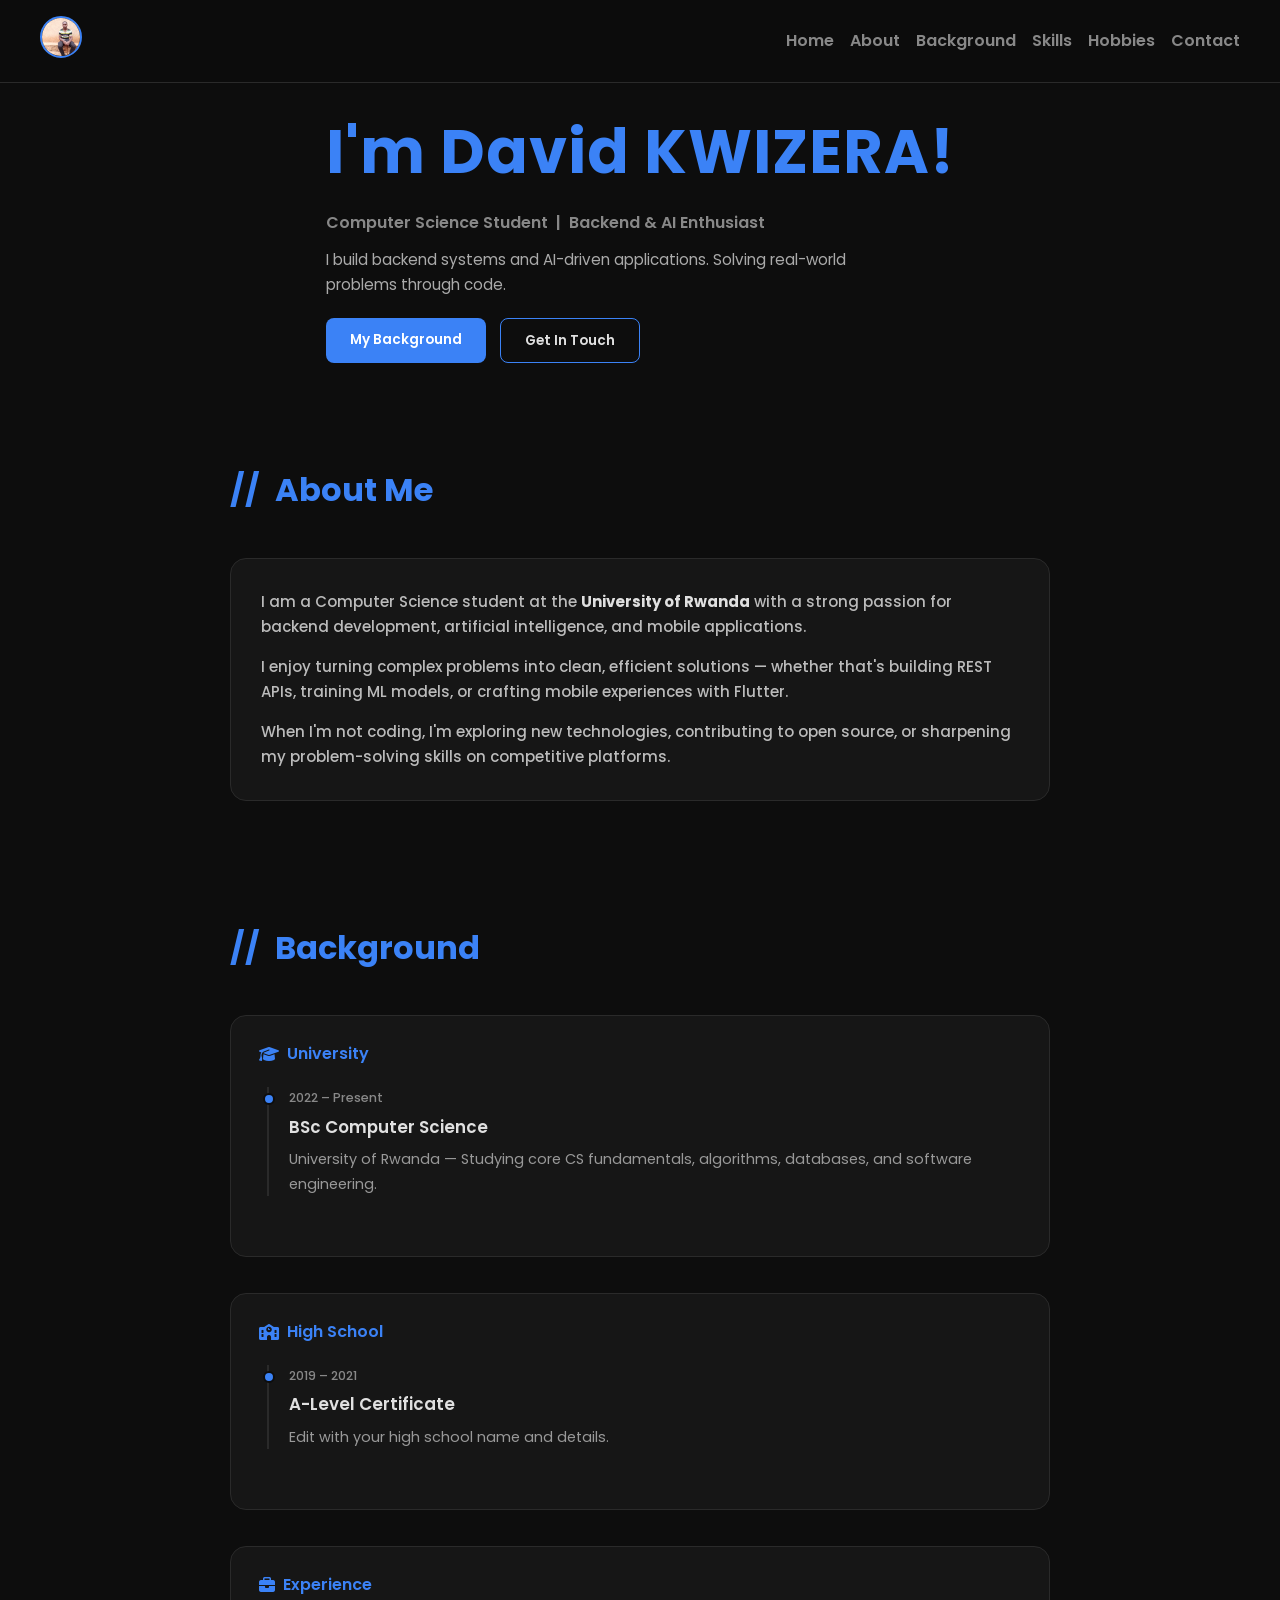
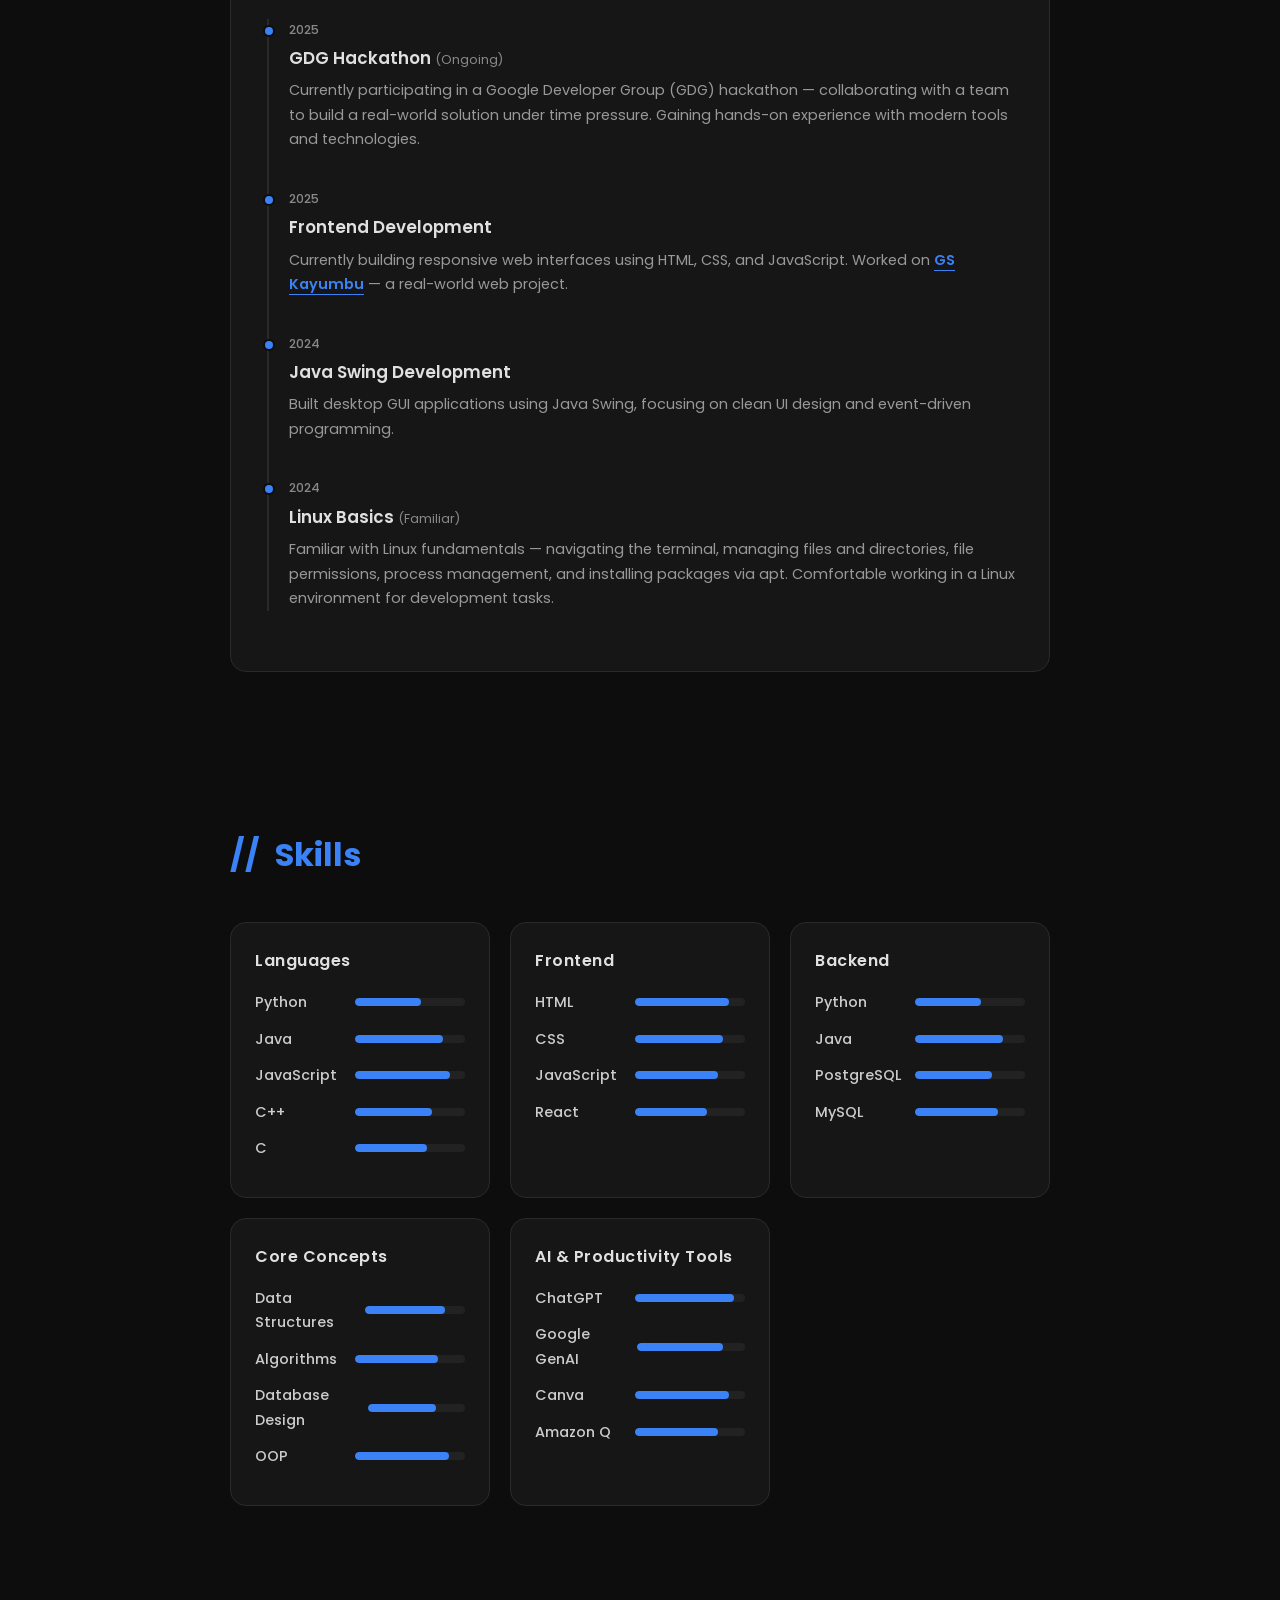
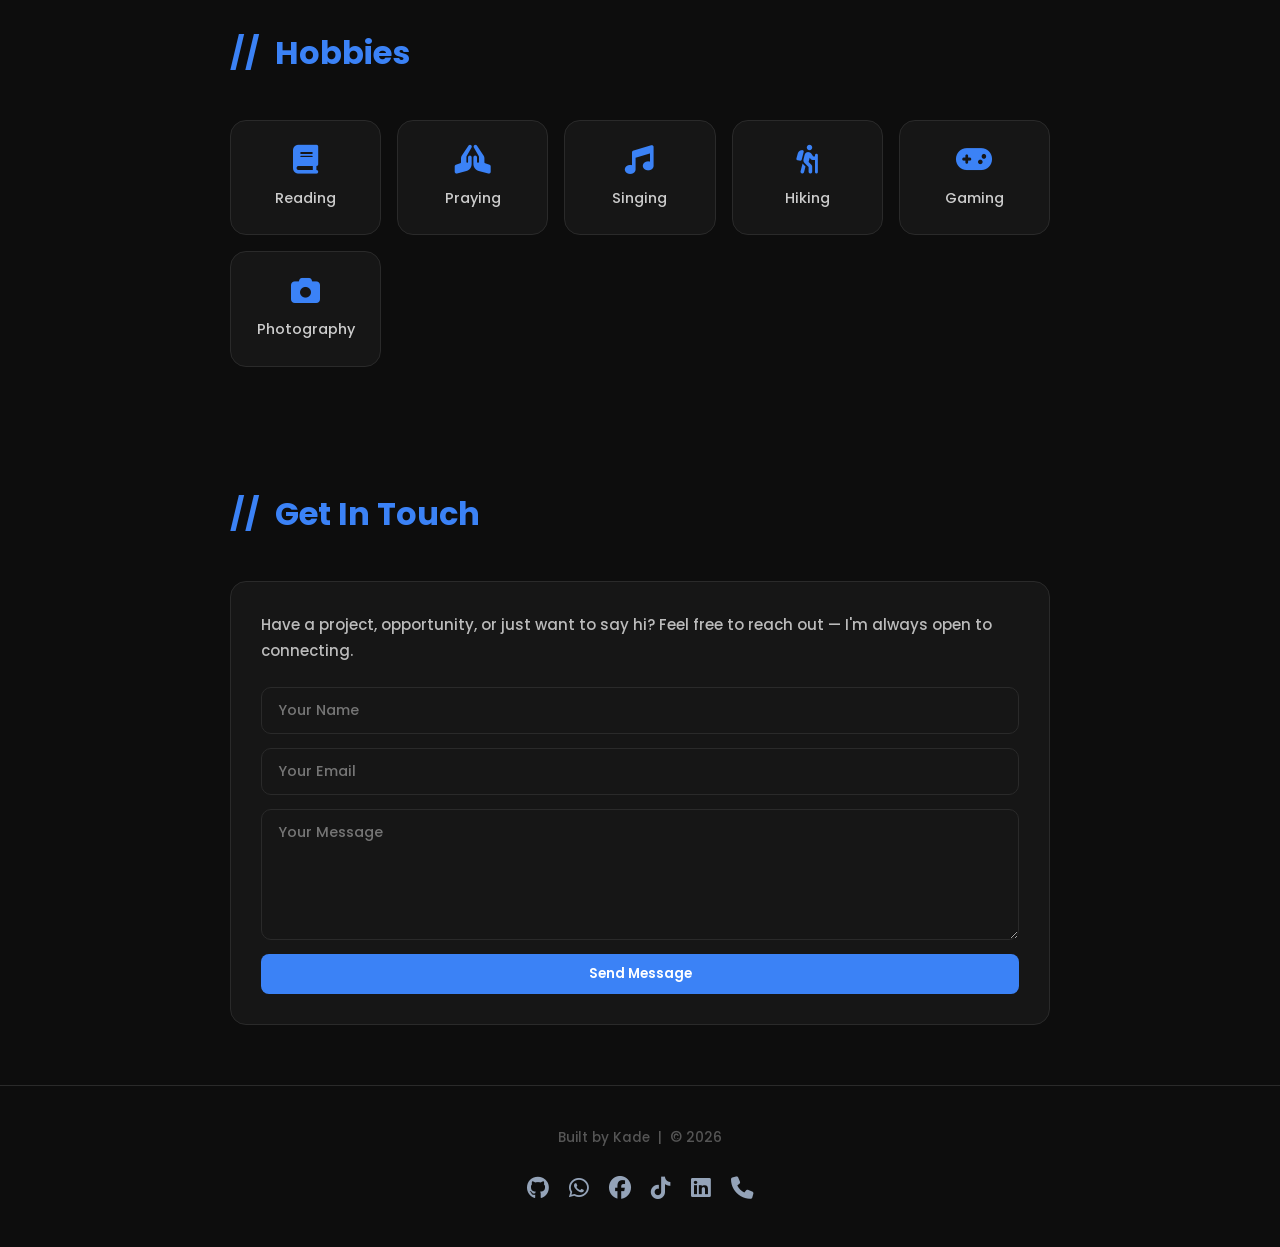
==== index.html @ 3e6ff361 "This is my personal portifolio that will really help and explain who I am really in the Fields Tech" ====
<!DOCTYPE html>
<html lang="en">
<head>
    <meta charset="UTF-8">
    <meta name="viewport" content="width=device-width, initial-scale=1.0">
    <title>Kade | Portfolio</title>
    <link rel="stylesheet" href="style.css">
    <link href="https://fonts.googleapis.com/css2?family=Poppins:wght@300;400;500;600;700&display=swap" rel="stylesheet">
    <link rel="stylesheet" href="https://cdnjs.cloudflare.com/ajax/libs/font-awesome/6.5.0/css/all.min.css">
</head>
<body>

    <!-- NAV -->
    <nav>
        <div class="nav-logo"><img src="profile.jpg" alt="Kade" class="nav-avatar"></div>
        <ul class="nav-links">
            <li><a href="#home">Home</a></li>
            <li><a href="#about">About</a></li>
            <li><a href="#background">Background</a></li>
            <li><a href="#skills">Skills</a></li>
            <li><a href="#hobbies">Hobbies</a></li>
            <li><a href="#contact">Contact</a></li>
        </ul>
        <div class="hamburger" id="hamburger">&#9776;</div>
    </nav>

    <!-- HOME -->
    <section id="home">
        <div class="home-content">
            <h1 class="glitch" data-text="I'm Kade">I'm David KWIZERA!</h1>
            <p class="subtitle">Computer Science Student &nbsp;|&nbsp; Backend &amp; AI Enthusiast</p>
            <p class="intro">I build backend systems and AI-driven applications. Solving real-world problems through code.</p>
            <div class="btn-group">
                <a href="#background" class="btn">My Background</a>
                <a href="#contact" class="btn btn-outline">Get In Touch</a>
            </div>
        </div>
    </section>

    <!-- ABOUT -->
    <section id="about">
        <h2 class="section-title"><span class="prompt">//</span> About Me</h2>
        <div class="card">
            <p>I am a Computer Science student at the <strong>University of Rwanda</strong> with a strong passion for backend development, artificial intelligence, and mobile applications.</p>
            <p>I enjoy turning complex problems into clean, efficient solutions — whether that's building REST APIs, training ML models, or crafting mobile experiences with Flutter.</p>
            <p>When I'm not coding, I'm exploring new technologies, contributing to open source, or sharpening my problem-solving skills on competitive platforms.</p>
        </div>
    </section>

    <!-- BACKGROUND -->
    <section id="background">
        <h2 class="section-title"><span class="prompt">//</span> Background</h2>

        <div class="bg-group">
            <h3 class="bg-group-title"><i class="fas fa-graduation-cap"></i> University</h3>
            <div class="timeline">
                <div class="timeline-item">
                    <div class="timeline-dot"></div>
                    <div class="timeline-content">
                        <span class="timeline-date">2022 – Present</span>
                        <h3>BSc Computer Science</h3>
                        <p>University of Rwanda — Studying core CS fundamentals, algorithms, databases, and software engineering.</p>
                    </div>
                </div>
            </div>
        </div>

        <div class="bg-group">
            <h3 class="bg-group-title"><i class="fas fa-school"></i> High School</h3>
            <div class="timeline">
                <div class="timeline-item">
                    <div class="timeline-dot"></div>
                    <div class="timeline-content">
                        <span class="timeline-date">2019 – 2021</span>
                        <h3>A-Level Certificate</h3>
                        <p>Edit with your high school name and details.</p>
                    </div>
                </div>
            </div>
        </div>

        <div class="bg-group">
            <h3 class="bg-group-title"><i class="fas fa-briefcase"></i> Experience</h3>
            <div class="timeline">
                <div class="timeline-item">
                    <div class="timeline-dot"></div>
                    <div class="timeline-content">
                        <span class="timeline-date">2025</span>
                        <h3>GDG Hackathon <span style="font-size:0.8rem; color:var(--muted); font-weight:400;">(Ongoing)</span></h3>
                        <p>Currently participating in a Google Developer Group (GDG) hackathon — collaborating with a team to build a real-world solution under time pressure. Gaining hands-on experience with modern tools and technologies.</p>
                    </div>
                </div>
                <div class="timeline-item">
                    <div class="timeline-dot"></div>
                    <div class="timeline-content">
                        <span class="timeline-date">2025</span>
                        <h3>Frontend Development</h3>
                        <p>Currently building responsive web interfaces using HTML, CSS, and JavaScript. Worked on <a href="#" class="timeline-link">GS Kayumbu</a> — a real-world web project.</p>
                    </div>
                </div>
                <div class="timeline-item">
                    <div class="timeline-dot"></div>
                    <div class="timeline-content">
                        <span class="timeline-date">2024</span>
                        <h3>Java Swing Development</h3>
                        <p>Built desktop GUI applications using Java Swing, focusing on clean UI design and event-driven programming.</p>
                    </div>
                </div>
                <div class="timeline-item">
                    <div class="timeline-dot"></div>
                    <div class="timeline-content">
                        <span class="timeline-date">2024</span>
                        <h3>Linux Basics <span style="font-size:0.8rem; color:var(--muted); font-weight:400;">(Familiar)</span></h3>
                        <p>Familiar with Linux fundamentals — navigating the terminal, managing files and directories, file permissions, process management, and installing packages via apt. Comfortable working in a Linux environment for development tasks.</p>
                    </div>
                </div>
            </div>
        </div>

    </section>

    <!-- SKILLS -->
    <section id="skills">
        <h2 class="section-title"><span class="prompt">//</span> Skills</h2>
        <div class="skills-grid">

            <div class="skill-card">
                <h3>Languages</h3>
                <ul class="skill-list">
                    <li><span class="skill-name">Python</span><div class="xp-bar"><div class="fill" style="width:60%"></div></div></li>
                    <li><span class="skill-name">Java</span><div class="xp-bar"><div class="fill" style="width:80%"></div></div></li>
                    <li><span class="skill-name">JavaScript</span><div class="xp-bar"><div class="fill" style="width:86%"></div></div></li>
                    <li><span class="skill-name">C++</span><div class="xp-bar"><div class="fill" style="width:70%"></div></div></li>
                    <li><span class="skill-name">C</span><div class="xp-bar"><div class="fill" style="width:65%"></div></div></li>
                </ul>
            </div>

            <div class="skill-card">
                <h3>Frontend</h3>
                <ul class="skill-list">
                    <li><span class="skill-name">HTML</span><div class="xp-bar"><div class="fill" style="width:85%"></div></div></li>
                    <li><span class="skill-name">CSS</span><div class="xp-bar"><div class="fill" style="width:80%"></div></div></li>
                    <li><span class="skill-name">JavaScript</span><div class="xp-bar"><div class="fill" style="width:75%"></div></div></li>
                    <li><span class="skill-name">React</span><div class="xp-bar"><div class="fill" style="width:65%"></div></div></li>
                </ul>
            </div>

            <div class="skill-card">
                <h3>Backend</h3>
                <ul class="skill-list">
                    <li><span class="skill-name">Python</span><div class="xp-bar"><div class="fill" style="width:60%"></div></div></li>
                    <li><span class="skill-name">Java</span><div class="xp-bar"><div class="fill" style="width:80%"></div></div></li>
                    <li><span class="skill-name">PostgreSQL</span><div class="xp-bar"><div class="fill" style="width:70%"></div></div></li>
                    <li><span class="skill-name">MySQL</span><div class="xp-bar"><div class="fill" style="width:75%"></div></div></li>
                </ul>
            </div>

            <div class="skill-card">
                <h3>Core Concepts</h3>
                <ul class="skill-list">
                    <li><span class="skill-name">Data Structures</span><div class="xp-bar"><div class="fill" style="width:80%"></div></div></li>
                    <li><span class="skill-name">Algorithms</span><div class="xp-bar"><div class="fill" style="width:75%"></div></div></li>
                    <li><span class="skill-name">Database Design</span><div class="xp-bar"><div class="fill" style="width:70%"></div></div></li>
                    <li><span class="skill-name">OOP</span><div class="xp-bar"><div class="fill" style="width:85%"></div></div></li>
                </ul>
            </div>

            <div class="skill-card">
                <h3>AI & Productivity Tools</h3>
                <ul class="skill-list">
                    <li><span class="skill-name">ChatGPT</span><div class="xp-bar"><div class="fill" style="width:90%"></div></div></li>
                    <li><span class="skill-name">Google GenAI</span><div class="xp-bar"><div class="fill" style="width:80%"></div></div></li>
                    <li><span class="skill-name">Canva</span><div class="xp-bar"><div class="fill" style="width:85%"></div></div></li>
                    <li><span class="skill-name">Amazon Q</span><div class="xp-bar"><div class="fill" style="width:75%"></div></div></li>
                </ul>
            </div>

        </div>
    </section>
    <section id="hobbies">
        <h2 class="section-title"><span class="prompt">//</span> Hobbies</h2>
        <div class="hobbies-grid">
            <div class="hobby-card">
                <i class="fas fa-book"></i>
                <span>Reading</span>
            </div>
            <div class="hobby-card">
                <i class="fas fa-hands-praying"></i>
                <span>Praying</span>
            </div>
            <div class="hobby-card">
                <i class="fas fa-music"></i>
                <span>Singing</span>
            </div>
            <div class="hobby-card">
                <i class="fas fa-person-hiking"></i>
                <span>Hiking</span>
            </div>
            <div class="hobby-card">
                <i class="fas fa-gamepad"></i>
                <span>Gaming</span>
            </div>
            <div class="hobby-card">
                <i class="fas fa-camera"></i>
                <span>Photography</span>
            </div>
        </div>
    </section>

    <!-- CONTACT -->
    <section id="contact">
        <h2 class="section-title"><span class="prompt">//</span> Get In Touch</h2>
        <div class="card contact-card">
            <p>Have a project, opportunity, or just want to say hi? Feel free to reach out — I'm always open to connecting.</p>
            <form class="contact-form">
                <input type="text" placeholder="Your Name" required />
                <input type="email" placeholder="Your Email" required />
                <textarea rows="5" placeholder="Your Message" required></textarea>
                <button type="submit" class="btn">Send Message</button>
            </form>
        </div>
    </section>

    <!-- FOOTER -->
    <footer>
        <p class="footer-text">Built by Kade &nbsp;|&nbsp; <span class="green">© 2026</span></p>
        <div class="social-links">
            <a href="https://github.com/" target="_blank" title="GitHub"><i class="fab fa-github"></i></a>
            <a href="https://wa.me/your-number" target="_blank" title="WhatsApp"><i class="fab fa-whatsapp"></i></a>
            <a href="https://facebook.com/" target="_blank" title="Facebook"><i class="fab fa-facebook"></i></a>
            <a href="https://tiktok.com/" target="_blank" title="TikTok"><i class="fab fa-tiktok"></i></a>
            <a href="https://linkedin.com/" target="_blank" title="LinkedIn"><i class="fab fa-linkedin"></i></a>
            <a href="tel:+your-number" title="Call Me"><i class="fas fa-phone"></i></a>
        </div>
    </footer>

    <script src="script.js"></script>
</body>
</html>
---- style.css ----
:root {
    --bg: #0d0d0d;
    --accent: #3b82f6;
    --accent-dim: #2a2a2a;
    --white: #e0e0e0;
    --muted: #888;
    --card-bg: #161616;
    --font: 'Poppins', sans-serif;
}

* { margin: 0; padding: 0; box-sizing: border-box; }

html { scroll-behavior: smooth; }

body {
    background: var(--bg);
    color: var(--white);
    font-family: var(--font);
    font-size: 15px;
    font-weight: 500;
    line-height: 1.7;
}

/* ── NAV ── */
nav {
    position: fixed;
    top: 0; left: 0; right: 0;
    display: flex;
    align-items: center;
    justify-content: space-between;
    padding: 16px 40px;
    background: rgba(13,13,13,0.95);
    border-bottom: 1px solid var(--accent-dim);
    z-index: 100;
}

.nav-avatar {
    width: 42px;
    height: 42px;
    border-radius: 50%;
    object-fit: cover;
    border: 2px solid var(--accent);
}

.nav-links {
    list-style: none;
    display: flex;
    gap: 16px;
}

.nav-links a {
    color: var(--muted);
    text-decoration: none;
    font-family: 'Poppins', sans-serif;
    font-size: 1rem;
    font-weight: 600;
    transition: color 0.2s;
}

.nav-links a:hover { color: var(--accent); }

.hamburger {
    display: none;
    font-size: 1.5rem;
    cursor: pointer;
    color: var(--white);
}

/* ── SECTIONS ── */
section {
    padding: 60px 40px;
    max-width: 900px;
    margin: 0 auto;
}

.section-title {
    font-size: 2rem;
    font-weight: 700;
    color: var(--accent);
    margin-bottom: 40px;
}

.section-title .prompt { color: var(--accent); margin-right: 8px; }

/* ── HOME ── */
#home {
    display: flex;
    align-items: center;
    justify-content: center;
    text-align: left;
    padding: 100px 40px 40px;
}

.greeting {
    color: var(--muted);
    font-size: 1rem;
    font-weight: 400;
    margin-bottom: 10px;
}

.glitch {
    font-size: 3.8rem;
    font-weight: 700;
    color: var(--accent);
    letter-spacing: 1px;
    margin-bottom: 6px;
}

.subtitle {
    color: var(--muted);
    font-size: 1rem;
    font-weight: 600;
    margin-bottom: 10px;
}

.intro {
    color: #aaa;
    font-size: 0.95rem;
    font-weight: 400;
    max-width: 520px;
    margin-bottom: 20px;
}

.btn-group { display: flex; gap: 14px; flex-wrap: wrap; }

.btn {
    padding: 10px 24px;
    background: var(--accent);
    color: #fff;
    font-family: var(--font);
    font-weight: 600;
    font-size: 0.85rem;
    text-decoration: none;
    border: none;
    border-radius: 8px;
    cursor: pointer;
    transition: 0.2s;
}

.btn:hover { background: #4f46e5; transform: translateY(-2px); }

.btn-outline {
    background: transparent;
    color: var(--white);
    border: 1px solid var(--accent);
    border-radius: 8px;
}

.btn-outline:hover { border-color: var(--accent); color: var(--accent); }

/* ── CARD ── */
.card {
    background: var(--card-bg);
    border: 1px solid var(--accent-dim);
    padding: 30px;
    border-radius: 16px;
}

.card p { color: #bbb; font-weight: 500; margin-bottom: 14px; }
.card p:last-child { margin-bottom: 0; }
.card strong { color: var(--white); }

/* ── BACKGROUND GROUPS ── */
.bg-group {
    margin-bottom: 36px;
    background: var(--card-bg);
    border: 1px solid var(--accent-dim);
    border-radius: 16px;
    padding: 24px 28px;
}

.bg-group-title {
    font-size: 1rem;
    font-weight: 600;
    color: var(--accent);
    margin-bottom: 20px;
    display: flex;
    align-items: center;
    gap: 8px;
}

/* ── TIMELINE ── */
.timeline { position: relative; padding-left: 30px; }

.timeline::before {
    content: '';
    position: absolute;
    left: 8px; top: 0; bottom: 0;
    width: 2px;
    background: var(--accent-dim);
}

.timeline-item {
    position: relative;
    margin-bottom: 36px;
}

.timeline-dot {
    position: absolute;
    left: -26px;
    top: 6px;
    width: 12px;
    height: 12px;
    border-radius: 50%;
    background: var(--accent);
    border: 2px solid var(--bg);
}

.timeline-date {
    font-size: 0.78rem;
    color: var(--muted);
    display: block;
    margin-bottom: 4px;
}

.timeline-content h3 {
    color: var(--white);
    font-size: 1.05rem;
    font-weight: 600;
    margin-bottom: 6px;
}

.timeline-content p { color: #999; font-size: 0.9rem; font-weight: 400; }

.timeline-link {
    color: var(--accent);
    font-weight: 600;
    text-decoration: none;
    border-bottom: 1px solid var(--accent);
    transition: opacity 0.2s;
}

.timeline-link:hover { opacity: 0.7; }


.skills-grid {
    display: grid;
    grid-template-columns: repeat(auto-fit, minmax(240px, 1fr));
    gap: 20px;
}

.skill-card {
    background: var(--card-bg);
    border: 1px solid var(--accent-dim);
    padding: 24px;
    border-radius: 16px;
    transition: border-color 0.2s, transform 0.2s;
}

.skill-card:hover {
    border-color: var(--accent);
    transform: translateY(-4px);
}

.skill-card h3 {
    color: var(--white);
    font-size: 1rem;
    font-weight: 600;
    margin-bottom: 16px;
    letter-spacing: 0.5px;
}

.skill-list { list-style: none; }

.skill-list li {
    display: flex;
    align-items: center;
    justify-content: space-between;
    margin-bottom: 12px;
    font-size: 0.9rem;
    font-weight: 500;
    color: #ccc;
}

.xp-bar {
    width: 110px;
    height: 8px;
    background: #222;
    border-radius: 4px;
    overflow: hidden;
}

.fill {
    height: 100%;
    background: var(--accent);
    border-radius: 4px;
}

.tags { display: flex; flex-wrap: wrap; gap: 8px; }

.tag {
    border: 1px solid var(--accent-dim);
    color: #ccc;
    padding: 4px 12px;
    font-size: 0.8rem;
    font-weight: 500;
    border-radius: 20px;
    transition: border-color 0.2s, color 0.2s;
}

.tag:hover { border-color: var(--accent); color: var(--accent); }

/* ── HOBBIES ── */
.hobbies-grid {
    display: grid;
    grid-template-columns: repeat(auto-fit, minmax(130px, 1fr));
    gap: 16px;
}

.hobby-card {
    background: var(--card-bg);
    border: 1px solid var(--accent-dim);
    border-radius: 16px;
    padding: 24px 16px;
    display: flex;
    flex-direction: column;
    align-items: center;
    gap: 12px;
    font-size: 0.9rem;
    font-weight: 500;
    color: #ccc;
    transition: border-color 0.2s, transform 0.2s;
}

.hobby-card i {
    font-size: 1.8rem;
    color: var(--accent);
}

.hobby-card:hover {
    border-color: var(--accent);
    transform: translateY(-4px);
}

/* ── CONTACT ── */
.contact-card p { margin-bottom: 24px; }

.contact-form {
    display: flex;
    flex-direction: column;
    gap: 14px;
}

.contact-form input,
.contact-form textarea {
    background: var(--card-bg);
    border: 1px solid var(--accent-dim);
    color: var(--white);
    font-family: 'Poppins', sans-serif;
    font-size: 0.9rem;
    font-weight: 500;
    padding: 12px 16px;
    outline: none;
    resize: vertical;
    border-radius: 10px;
    transition: border-color 0.2s;
}

.contact-form input:focus,
.contact-form textarea:focus {
    border-color: var(--accent);
}

/* ── FOOTER ── */
footer {
    text-align: center;
    padding: 40px 20px;
    border-top: 1px solid var(--accent-dim);
}

.footer-text {
    color: #555;
    font-size: 0.85rem;
    font-weight: 500;
    margin-bottom: 20px;
}

.social-links {
    display: flex;
    justify-content: center;
    gap: 20px;
    flex-wrap: wrap;
}

.social-links a {
    color: #94a3b8;
    font-size: 1.4rem;
    transition: color 0.2s, transform 0.2s;
    text-decoration: none;
}

.social-links a:hover {
    color: var(--accent);
    transform: translateY(-3px);
}

/* ── RESPONSIVE ── */
@media (max-width: 600px) {
    nav { padding: 14px 20px; }
    .nav-links { display: none; flex-direction: column; gap: 16px; }
    .nav-links.open { display: flex; position: absolute; top: 60px; left: 0; right: 0; background: #0d0d0d; padding: 20px; border-bottom: 1px solid var(--accent-dim); }
    .hamburger { display: block; }
    section { padding: 40px 20px; }
    .glitch { font-size: 2.4rem; }
}
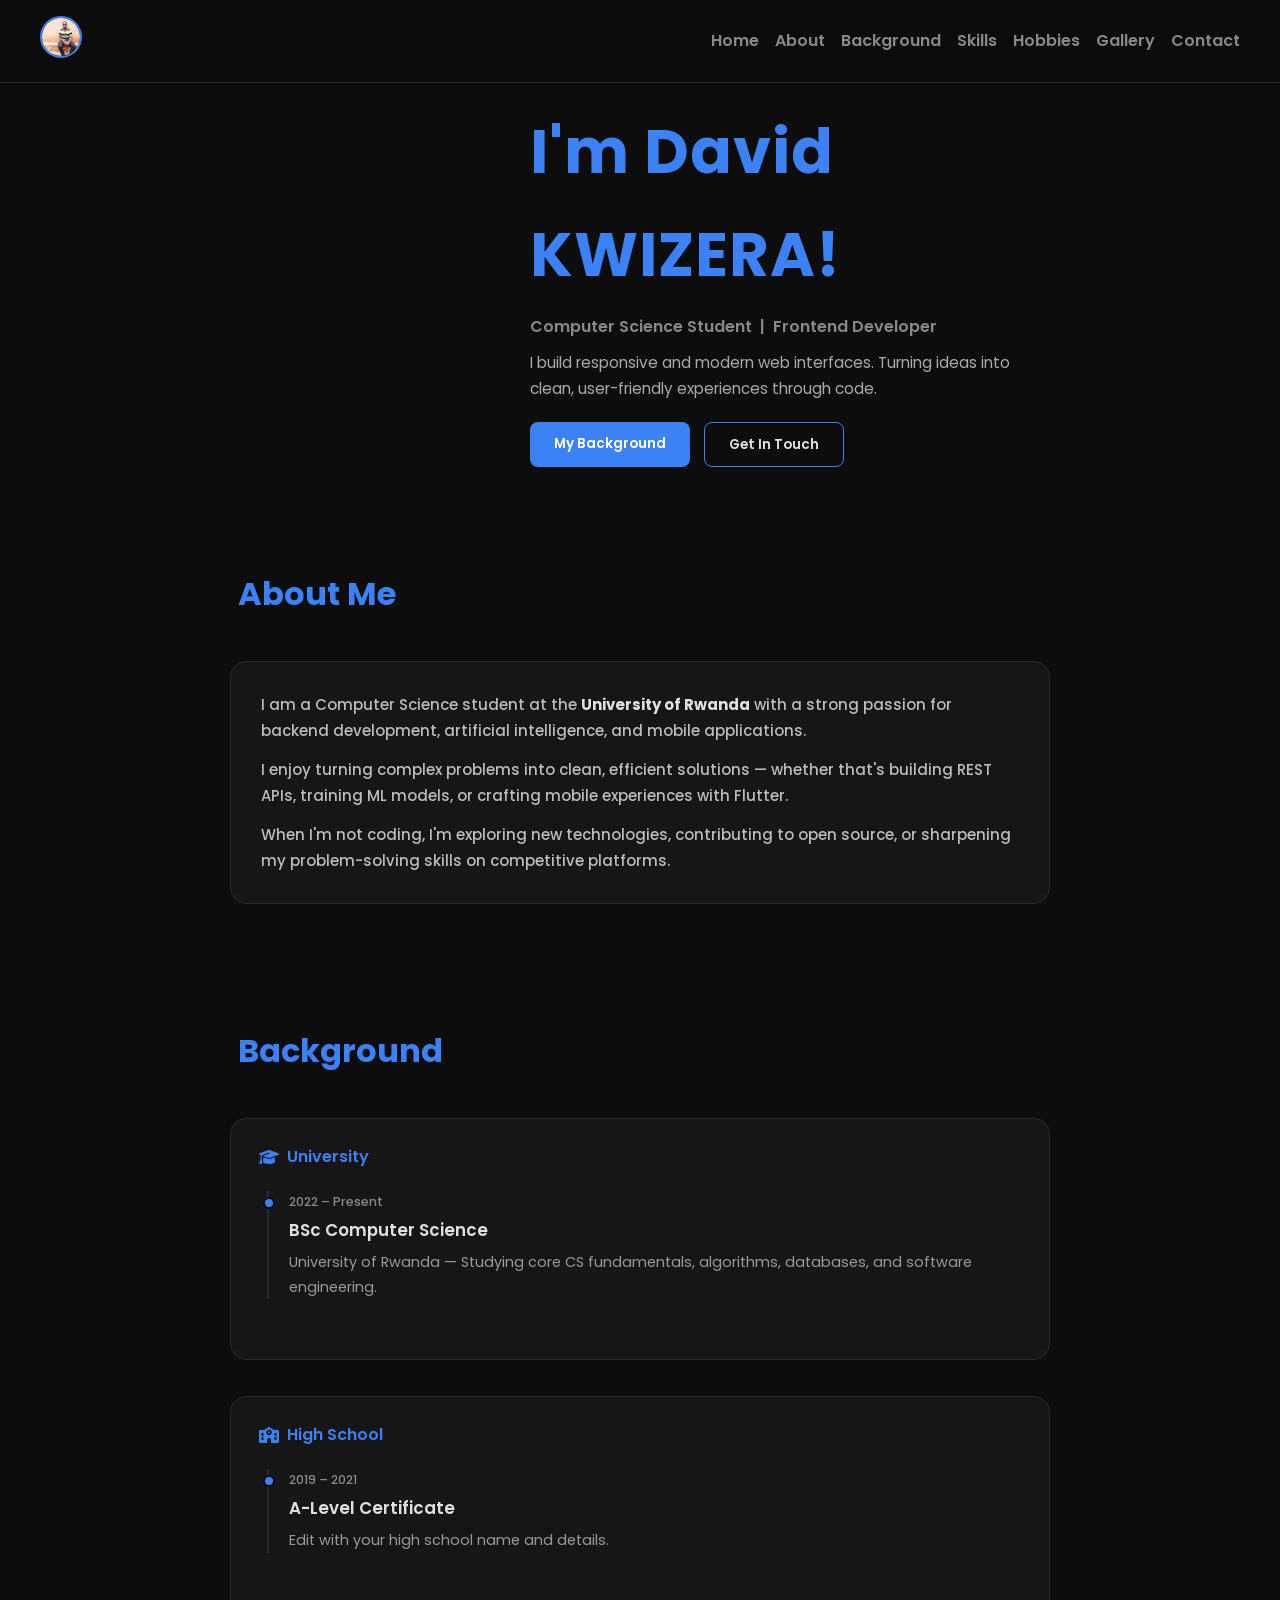
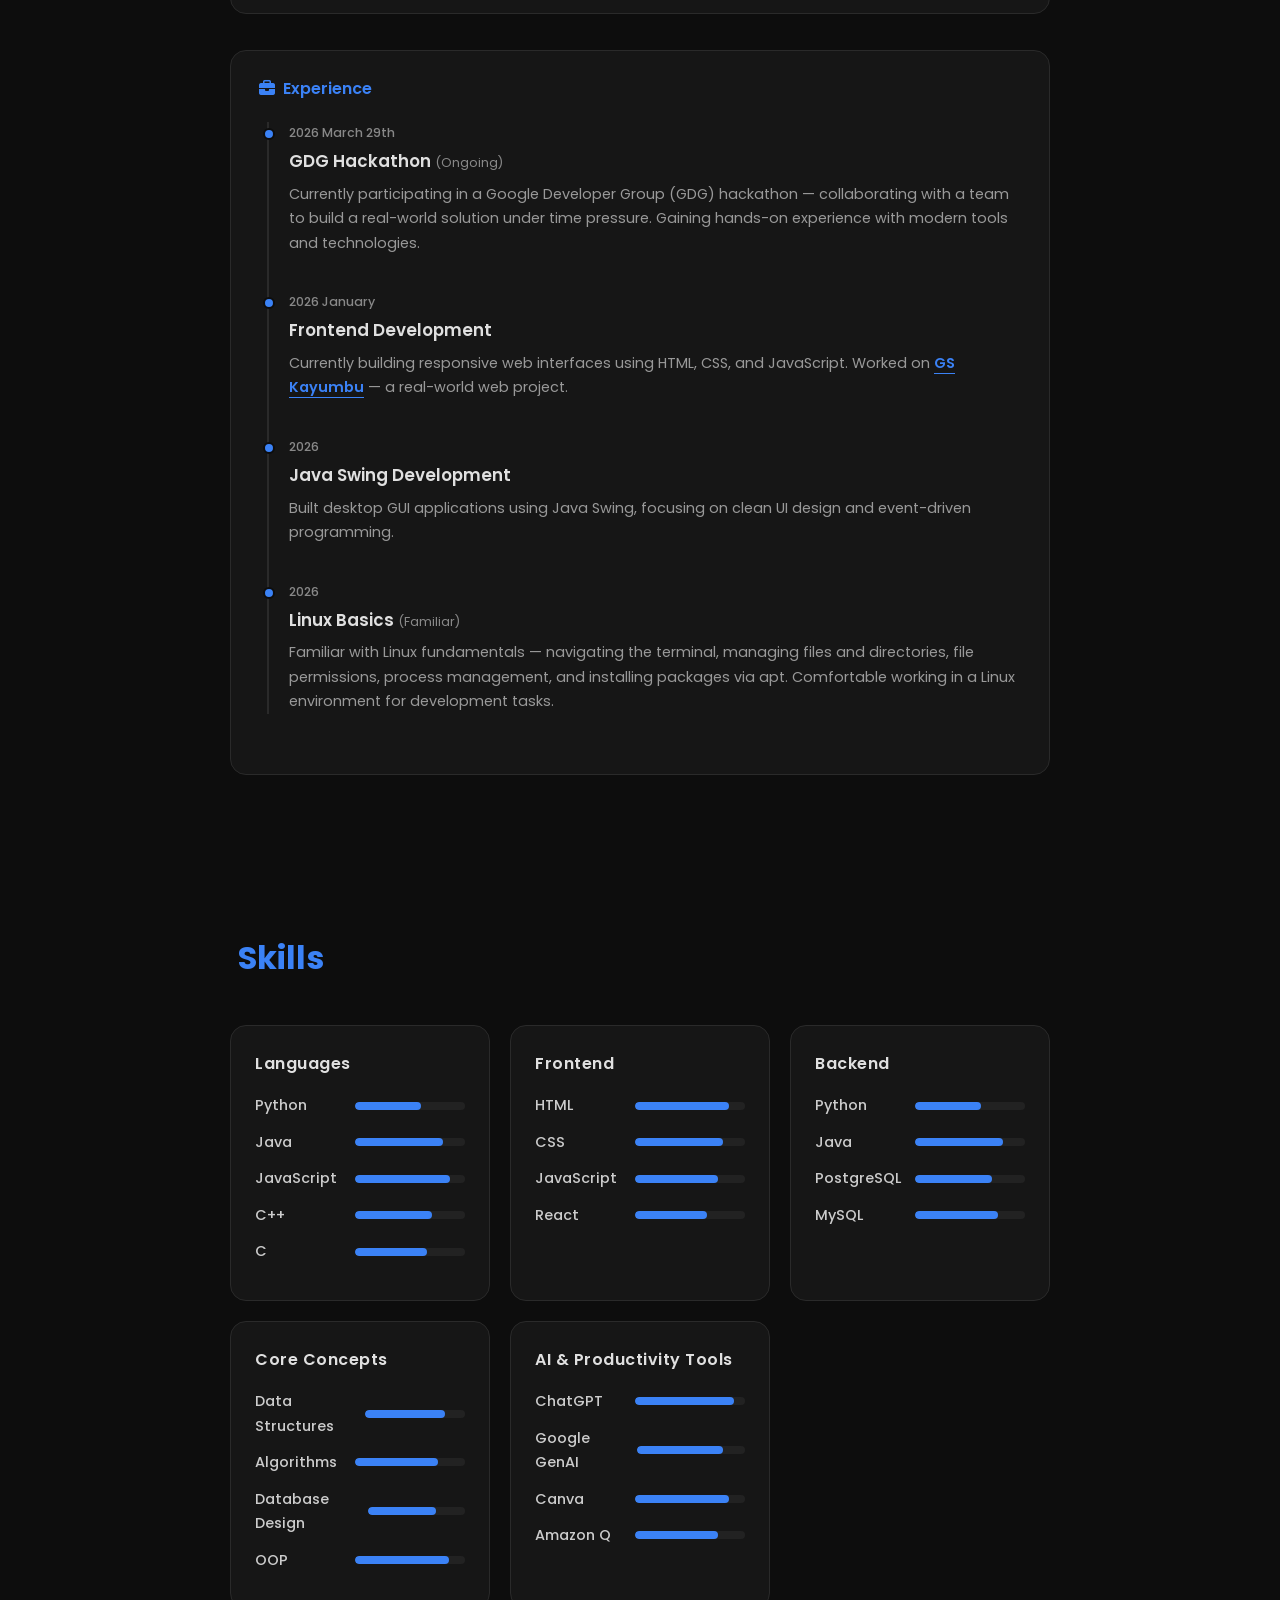
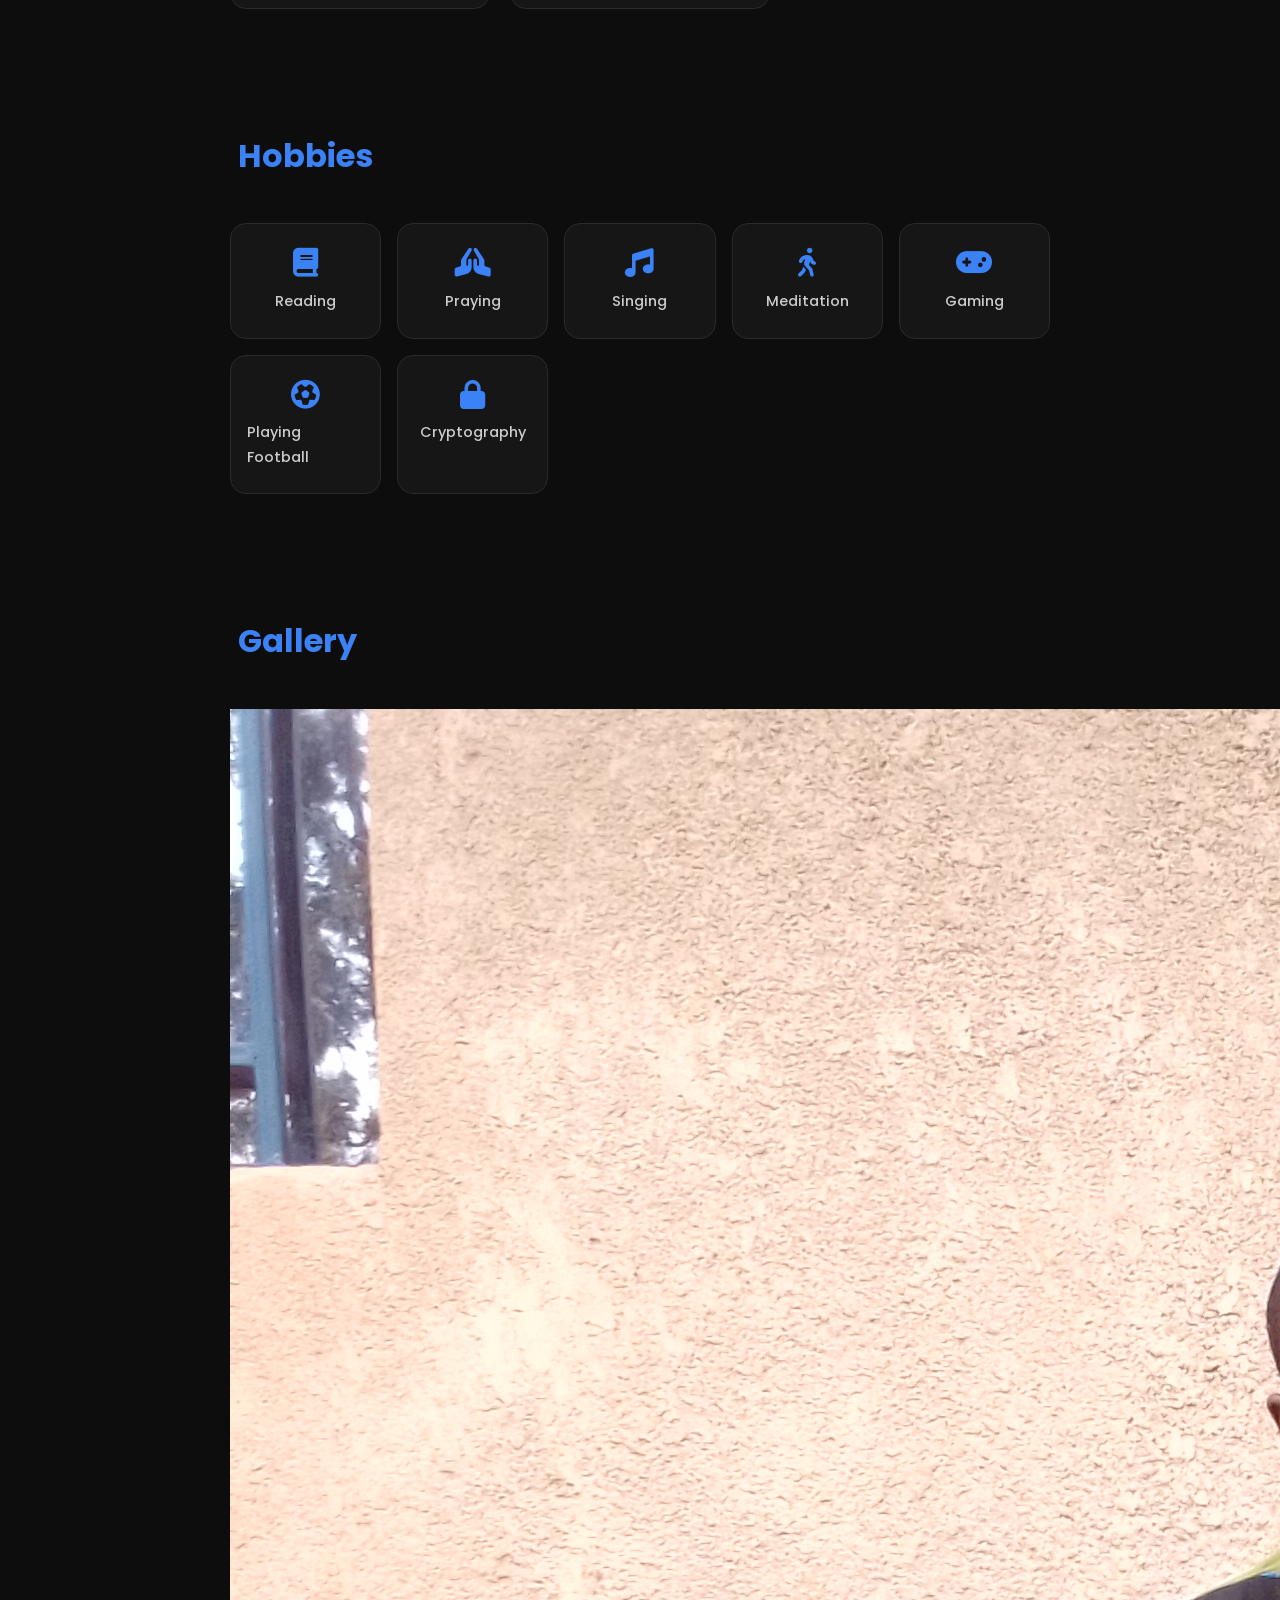
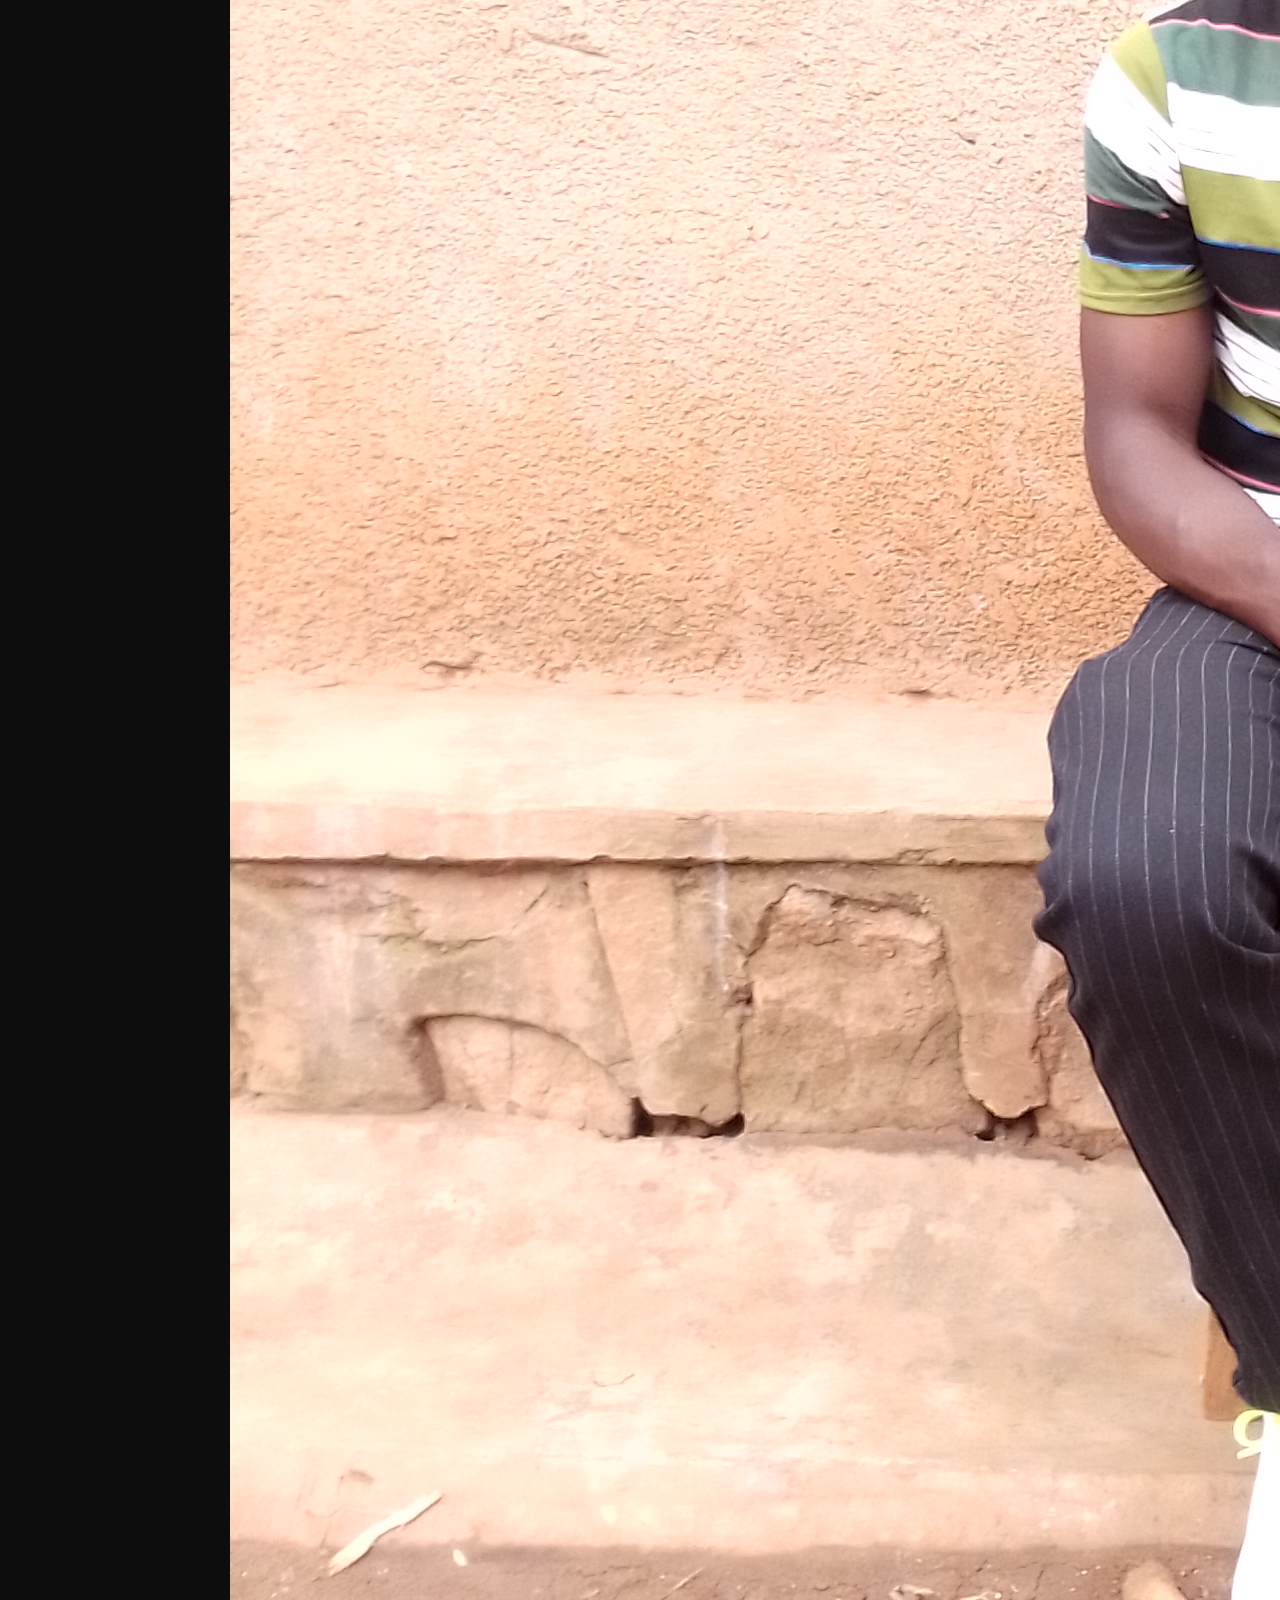
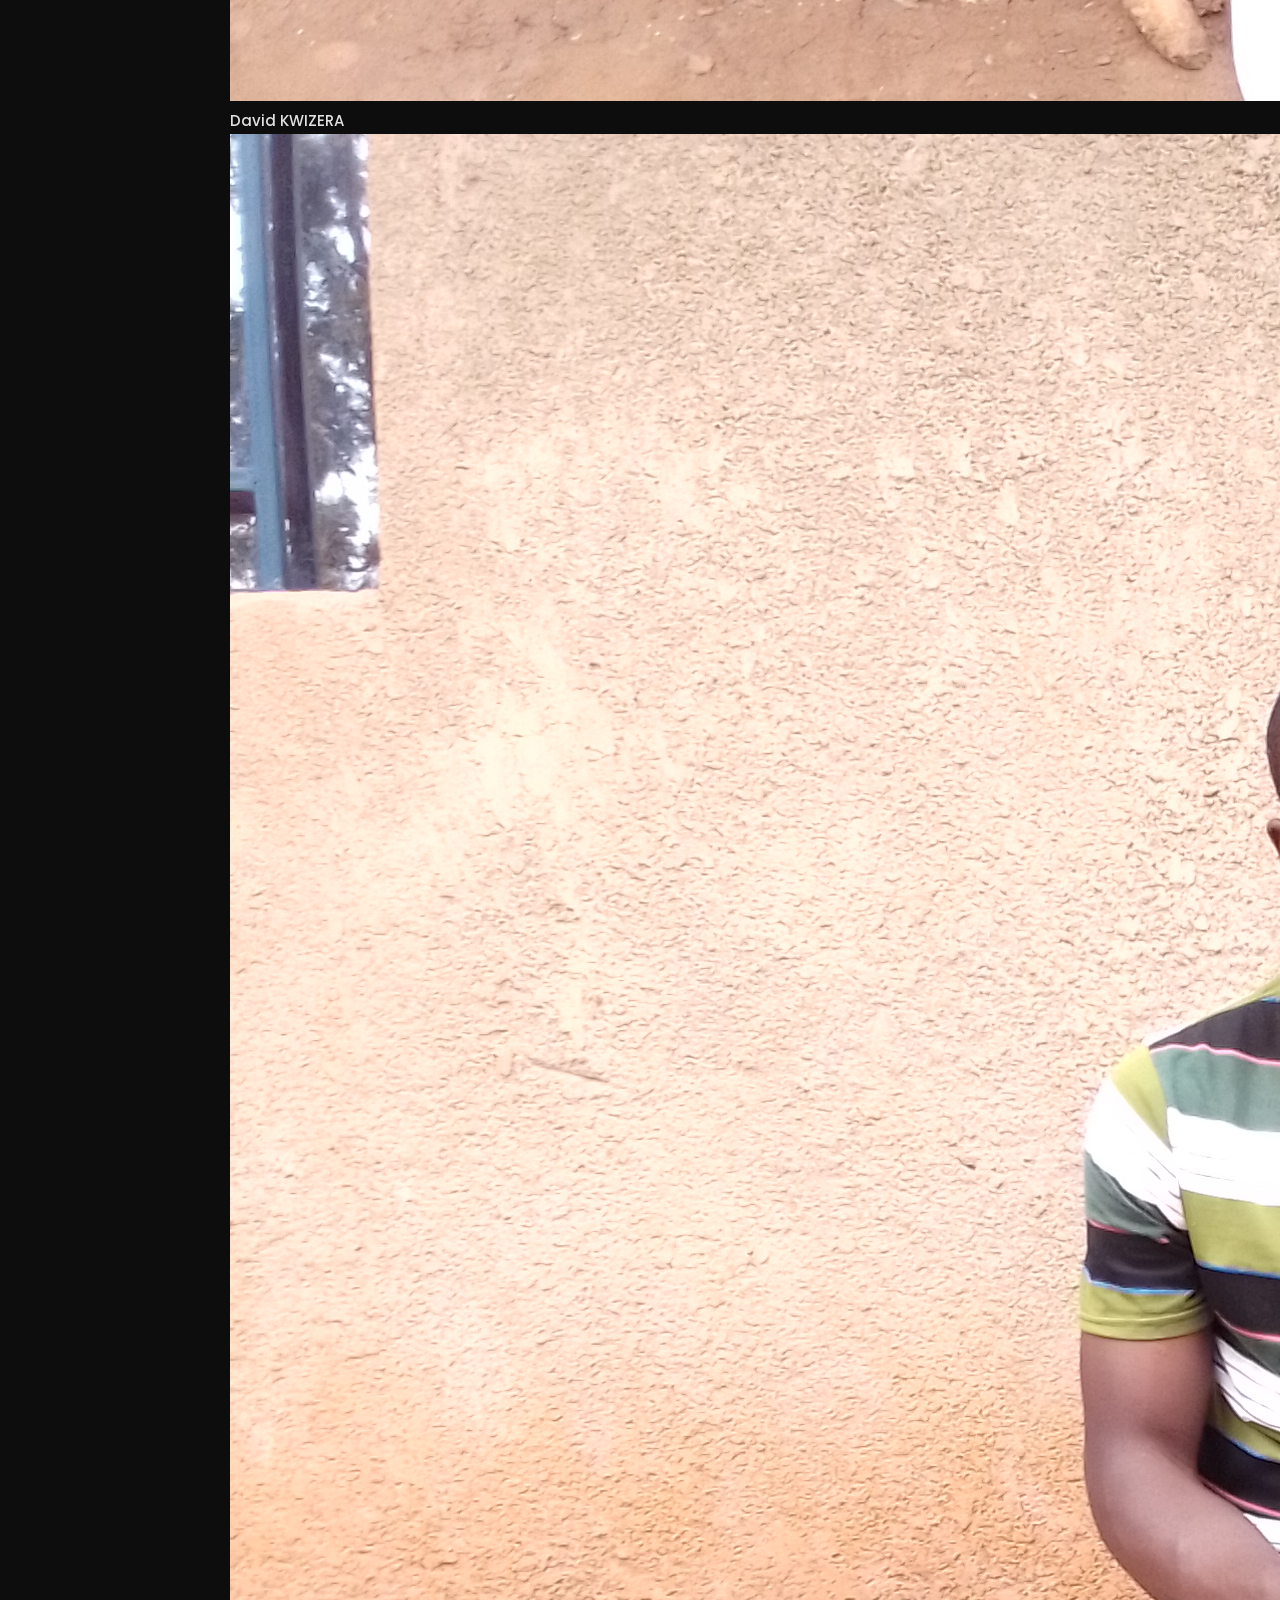
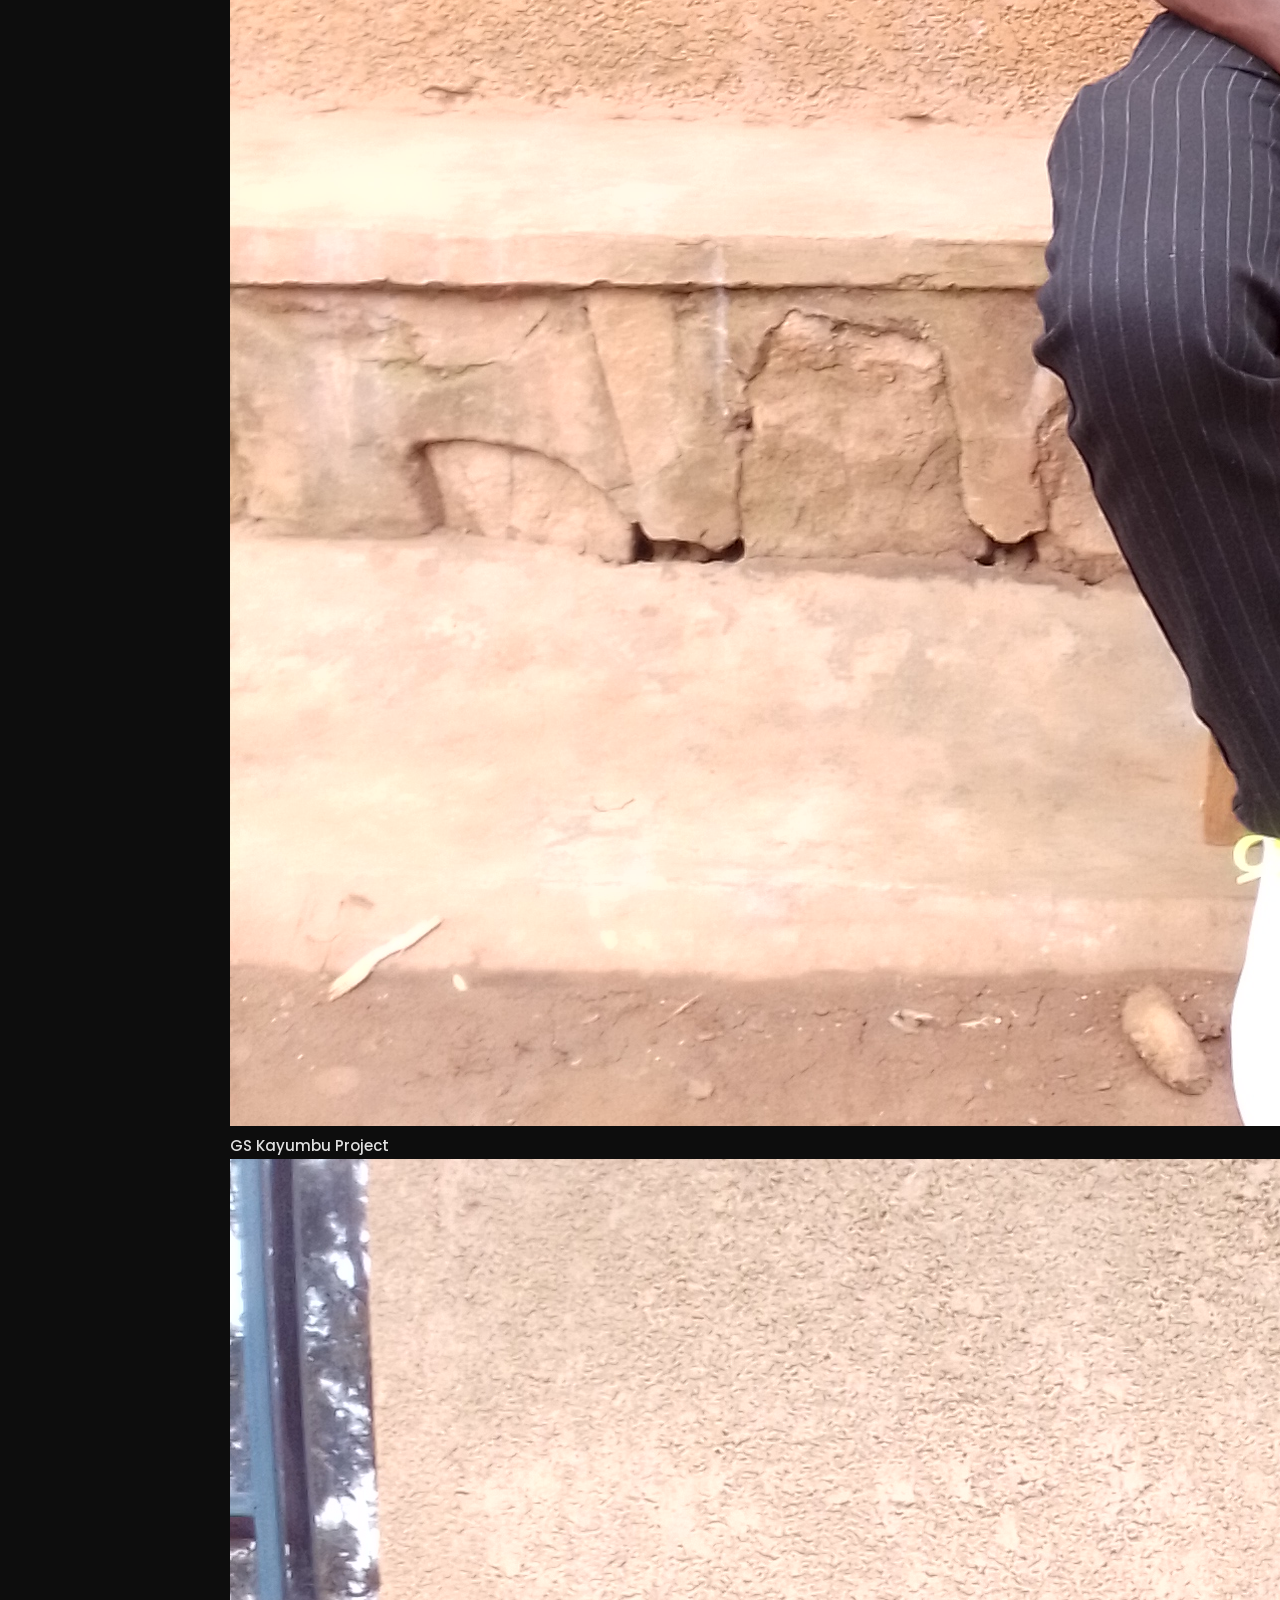
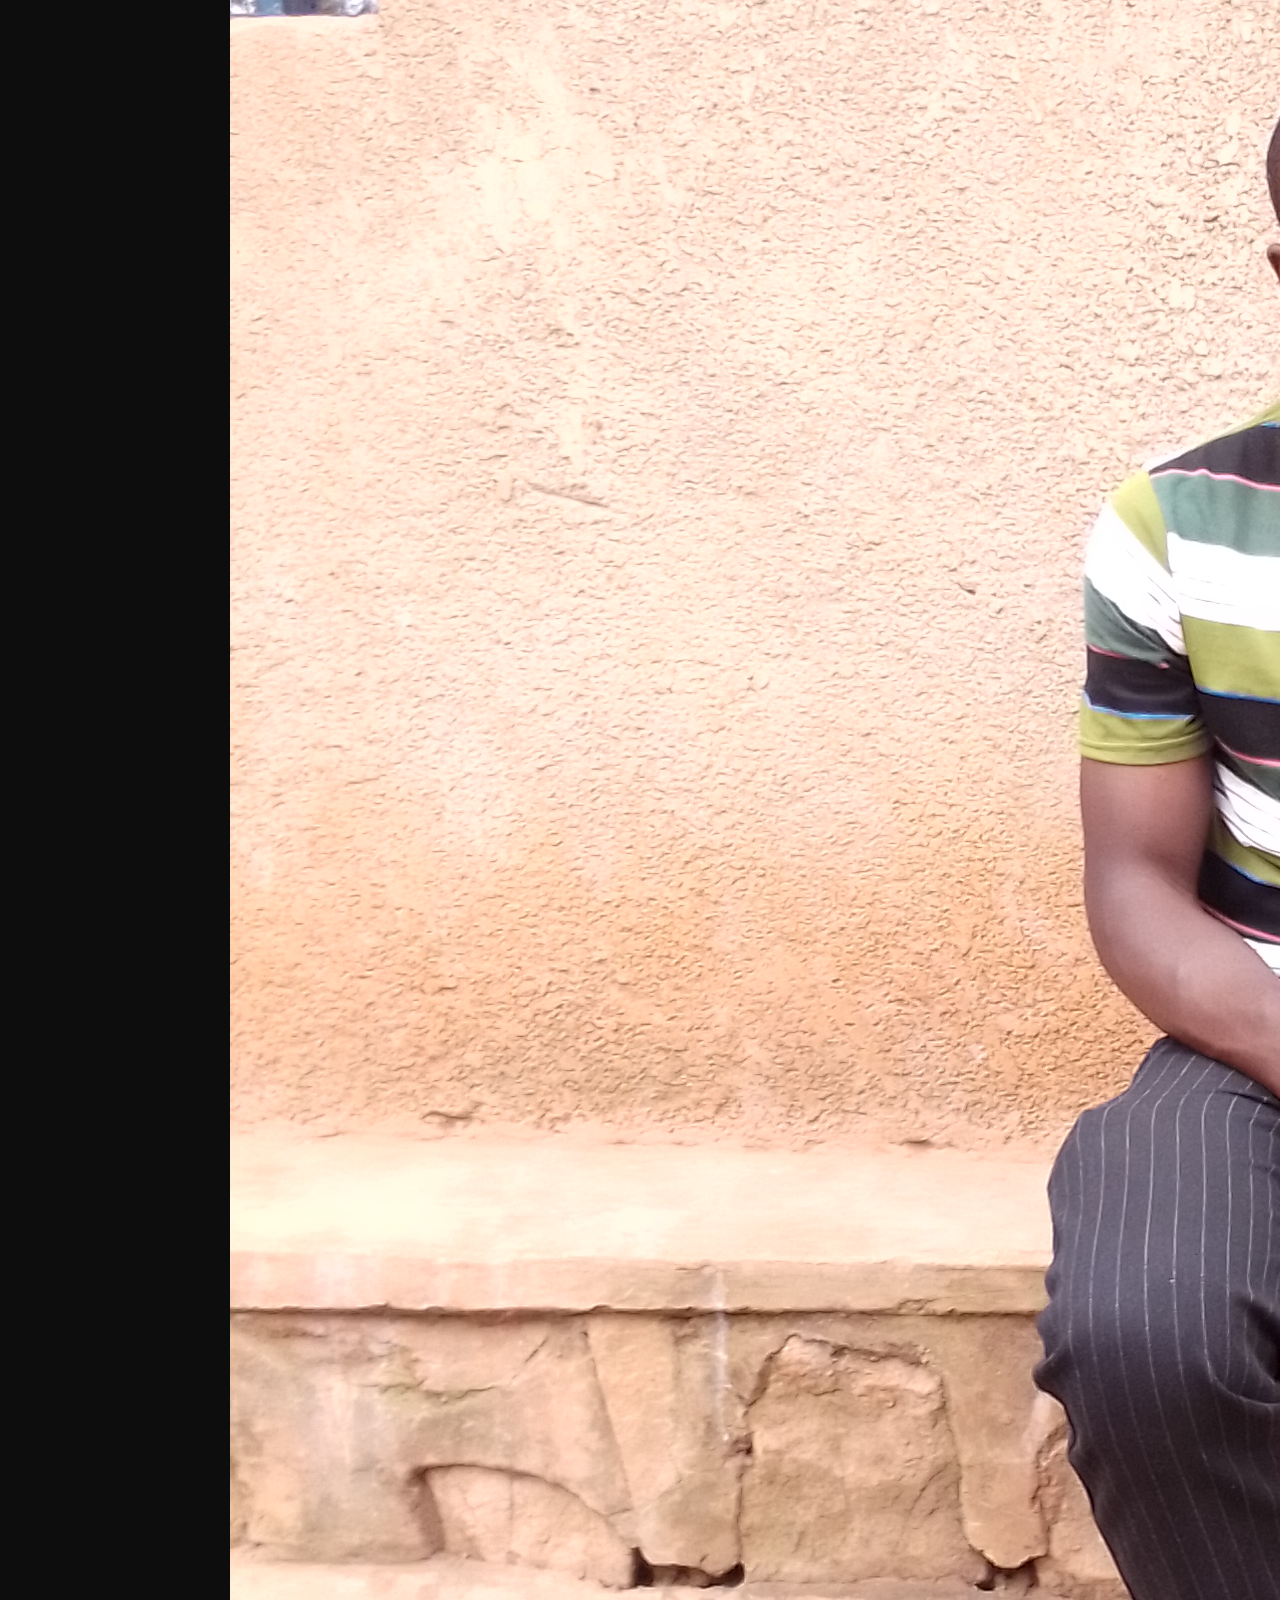
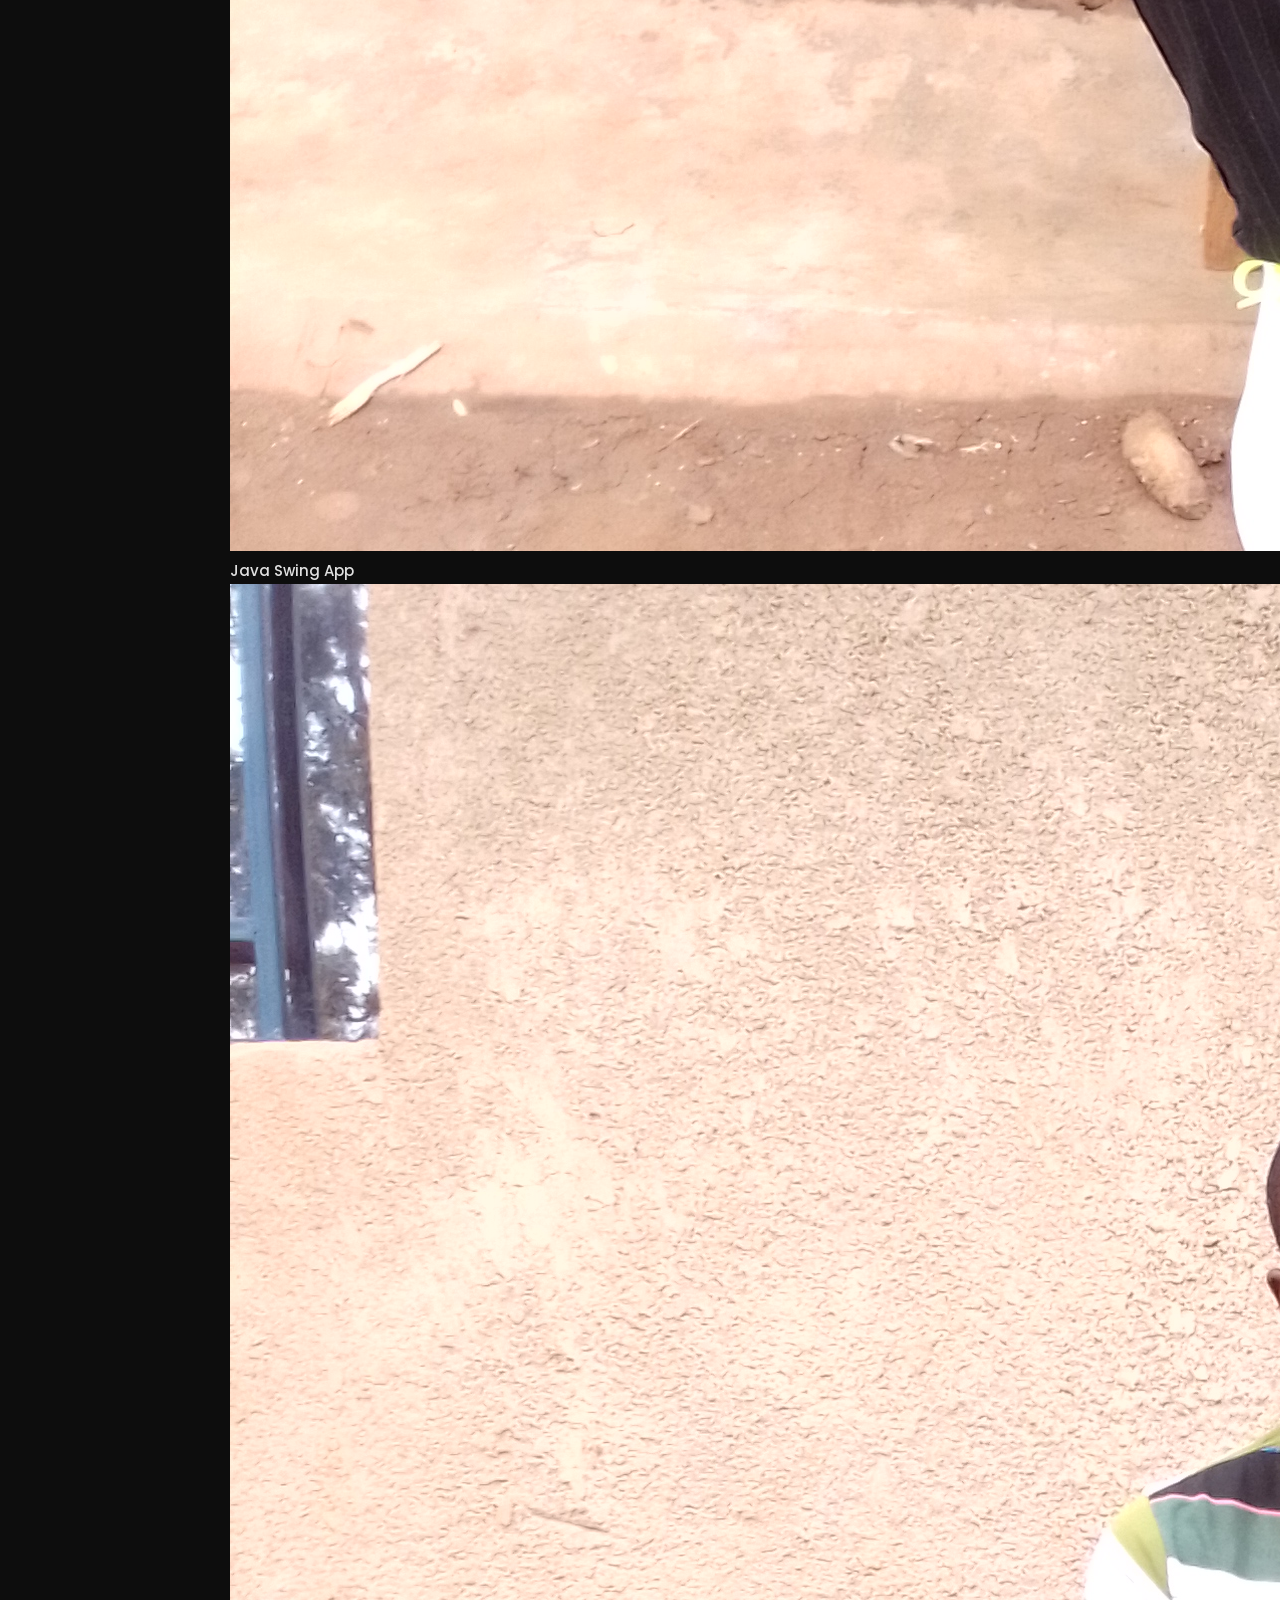
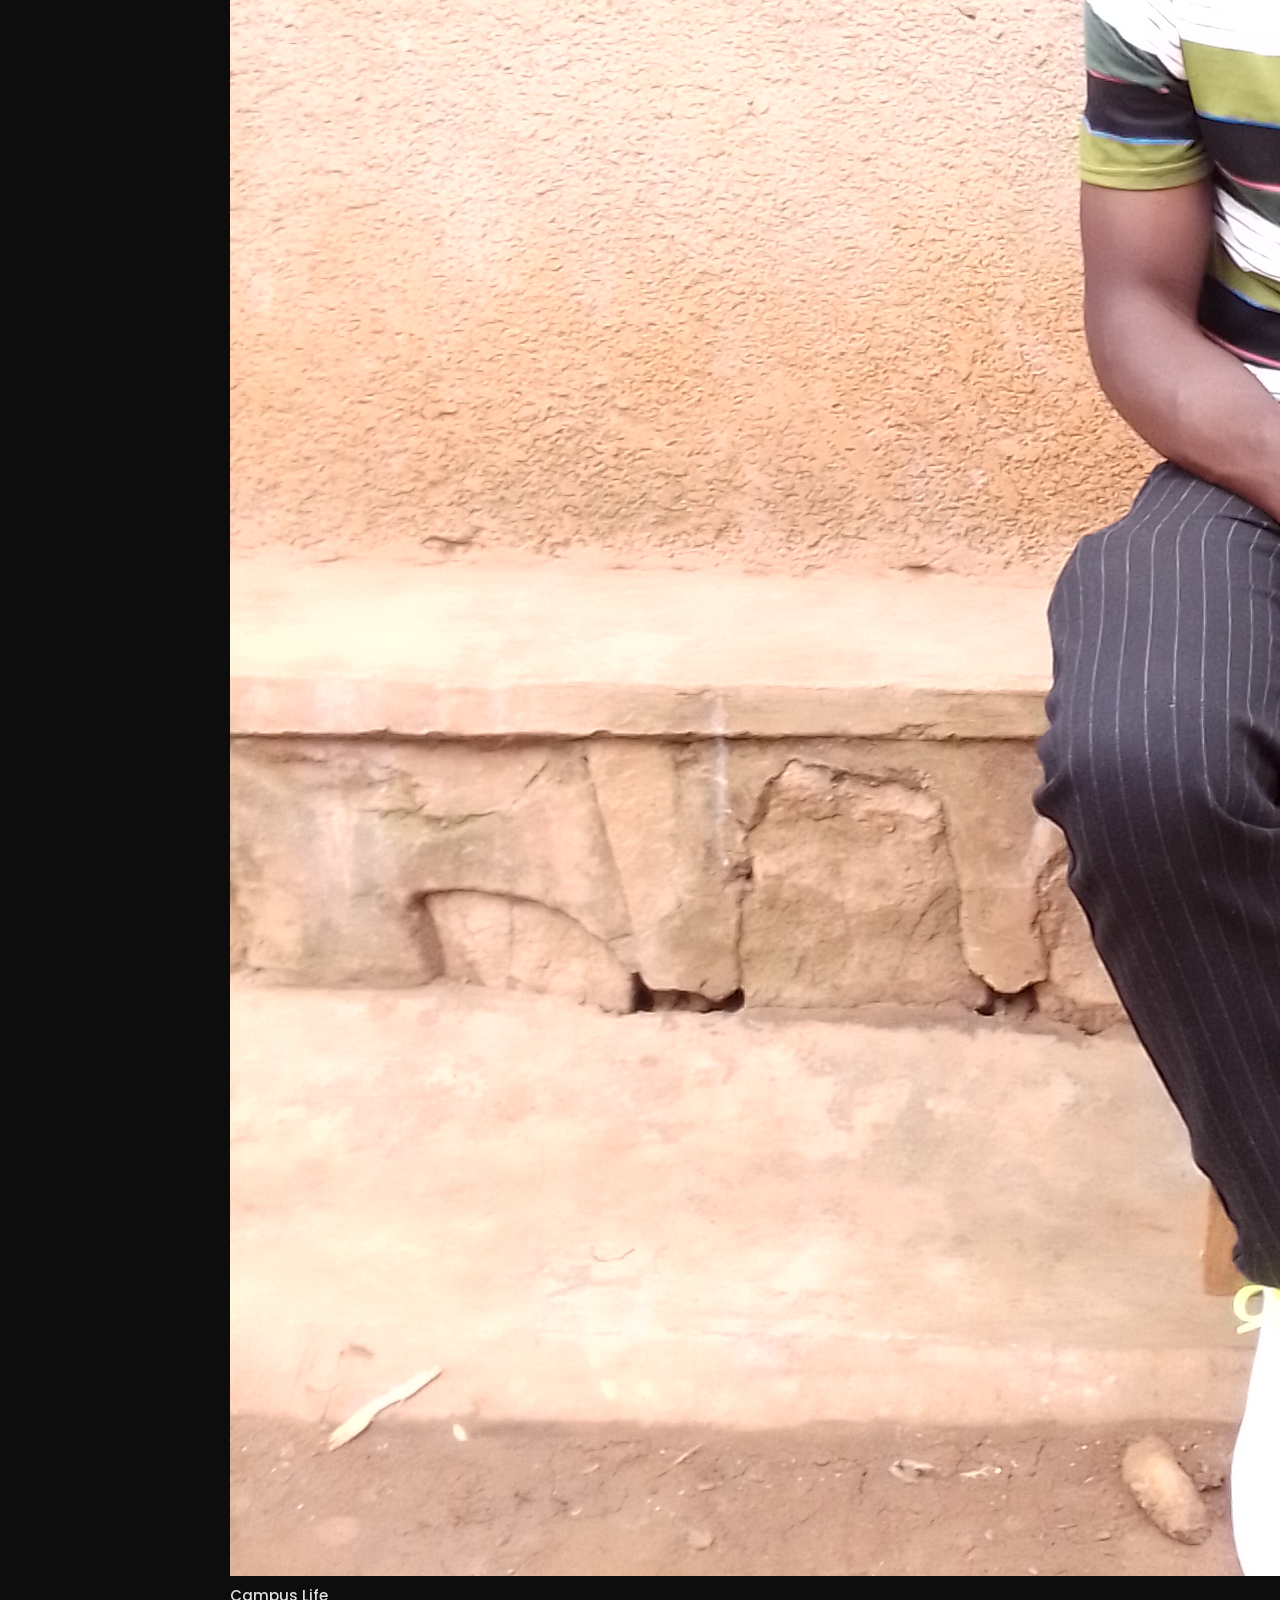
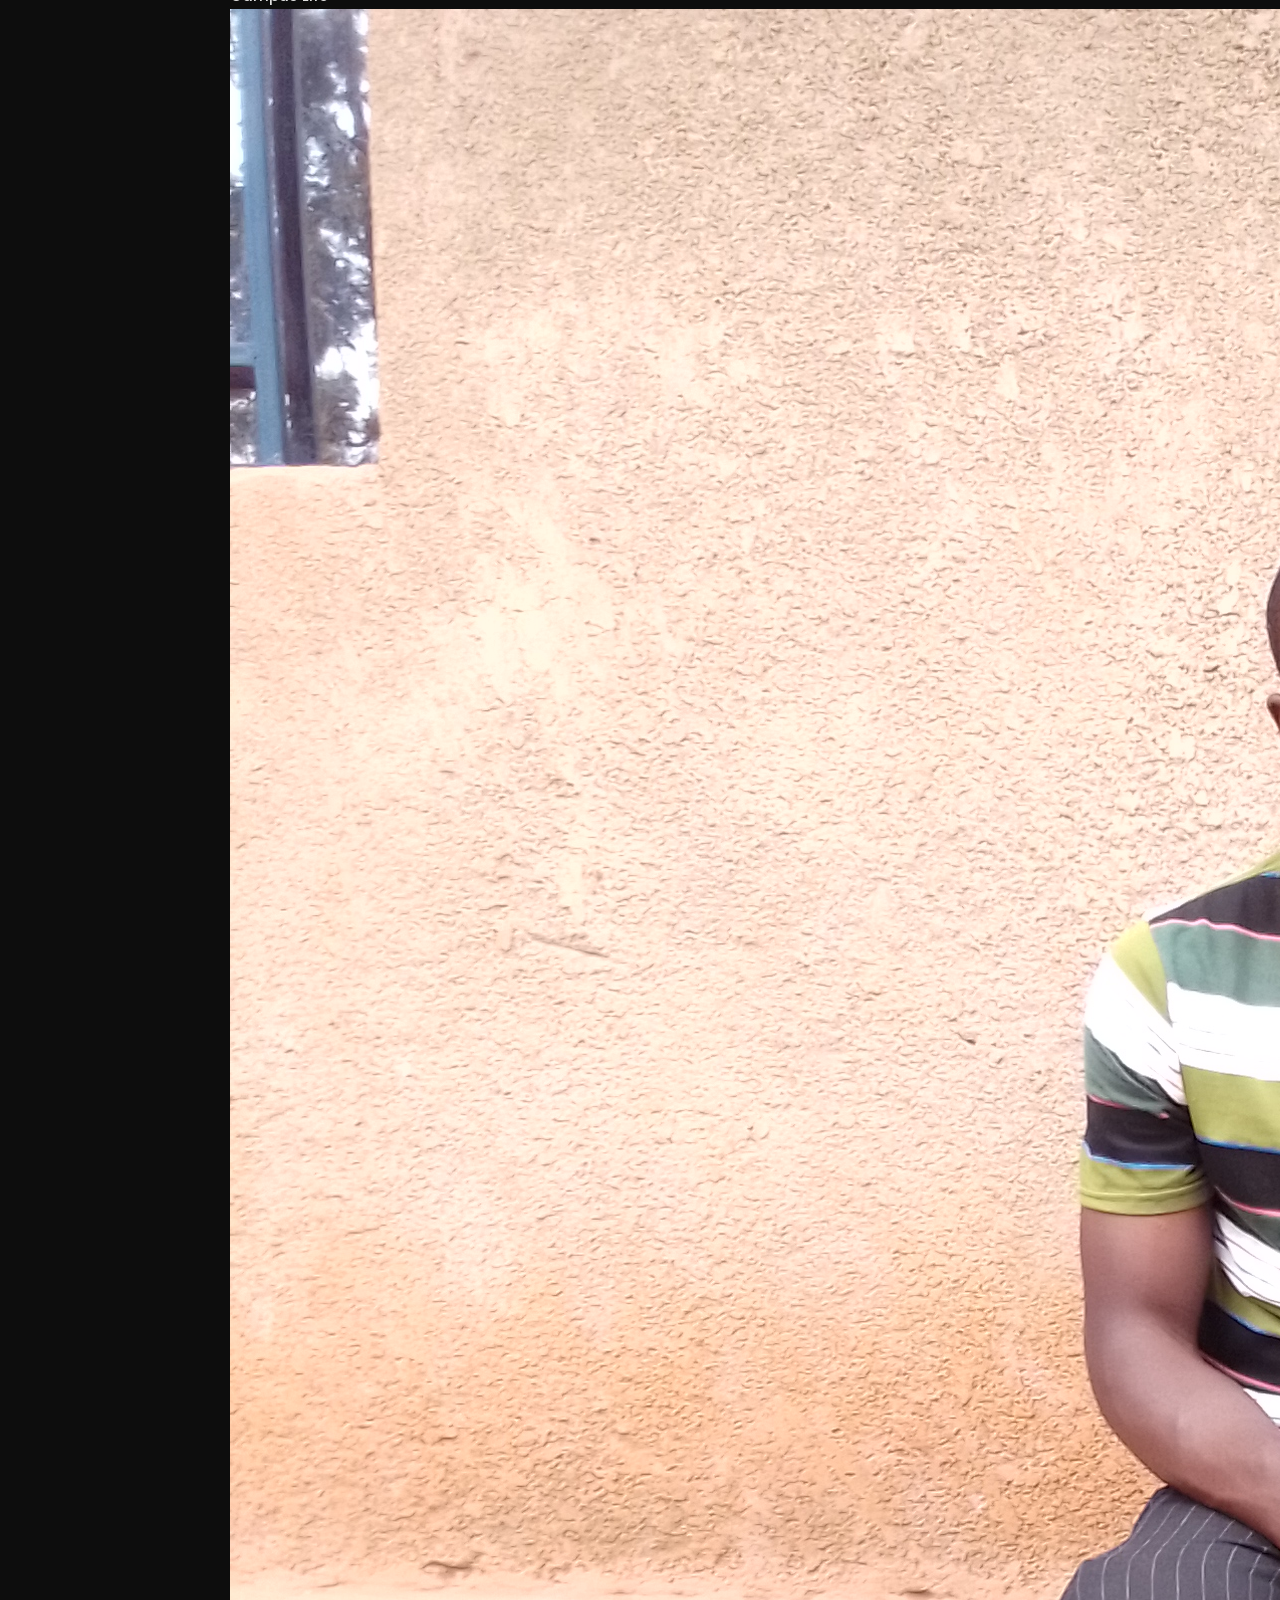
==== commit e52aa1c5: "the some features about the css added" ====
--- a/index.html
+++ b/index.html
@@ -19,6 +19,7 @@
             <li><a href="#background">Background</a></li>
             <li><a href="#skills">Skills</a></li>
             <li><a href="#hobbies">Hobbies</a></li>
+            <li><a href="#gallery">Gallery</a></li>
             <li><a href="#contact">Contact</a></li>
         </ul>
         <div class="hamburger" id="hamburger">&#9776;</div>
@@ -26,20 +27,26 @@
 
     <!-- HOME -->
     <section id="home">
-        <div class="home-content">
-            <h1 class="glitch" data-text="I'm Kade">I'm David KWIZERA!</h1>
-            <p class="subtitle">Computer Science Student &nbsp;|&nbsp; Backend &amp; AI Enthusiast</p>
-            <p class="intro">I build backend systems and AI-driven applications. Solving real-world problems through code.</p>
-            <div class="btn-group">
-                <a href="#background" class="btn">My Background</a>
-                <a href="#contact" class="btn btn-outline">Get In Touch</a>
+        <video class="home-video" autoplay muted loop playsinline>
+            <source src="media/kiaglicity.mp4" type="video/mp4">
+        </video>
+        <div class="home-overlay"></div>
+        <div class="home-wrapper">
+            <div class="home-content">
+                <h1 class="glitch" data-text="I'm Kade">I'm David KWIZERA!</h1>
+                <p class="subtitle">Computer Science Student &nbsp;|&nbsp; Frontend Developer</p>
+                <p class="intro">I build responsive and modern web interfaces. Turning ideas into clean, user-friendly experiences through code.</p>
+                <div class="btn-group">
+                    <a href="#background" class="btn">My Background</a>
+                    <a href="#contact" class="btn btn-outline">Get In Touch</a>
+                </div>
             </div>
         </div>
     </section>
 
     <!-- ABOUT -->
     <section id="about">
-        <h2 class="section-title"><span class="prompt">//</span> About Me</h2>
+        <h2 class="section-title"><span class="prompt"></span> About Me</h2>
         <div class="card">
             <p>I am a Computer Science student at the <strong>University of Rwanda</strong> with a strong passion for backend development, artificial intelligence, and mobile applications.</p>
             <p>I enjoy turning complex problems into clean, efficient solutions — whether that's building REST APIs, training ML models, or crafting mobile experiences with Flutter.</p>
@@ -49,7 +56,7 @@
 
     <!-- BACKGROUND -->
     <section id="background">
-        <h2 class="section-title"><span class="prompt">//</span> Background</h2>
+        <h2 class="section-title"><span class="prompt"></span> Background</h2>
 
         <div class="bg-group">
             <h3 class="bg-group-title"><i class="fas fa-graduation-cap"></i> University</h3>
@@ -78,14 +85,14 @@
                 </div>
             </div>
         </div>
-
+        <!--EXPERIENCE-->
         <div class="bg-group">
             <h3 class="bg-group-title"><i class="fas fa-briefcase"></i> Experience</h3>
             <div class="timeline">
                 <div class="timeline-item">
                     <div class="timeline-dot"></div>
                     <div class="timeline-content">
-                        <span class="timeline-date">2025</span>
+                        <span class="timeline-date">2026 March 29th</span>
                         <h3>GDG Hackathon <span style="font-size:0.8rem; color:var(--muted); font-weight:400;">(Ongoing)</span></h3>
                         <p>Currently participating in a Google Developer Group (GDG) hackathon — collaborating with a team to build a real-world solution under time pressure. Gaining hands-on experience with modern tools and technologies.</p>
                     </div>
@@ -93,15 +100,15 @@
                 <div class="timeline-item">
                     <div class="timeline-dot"></div>
                     <div class="timeline-content">
-                        <span class="timeline-date">2025</span>
+                        <span class="timeline-date">2026 January</span>
                         <h3>Frontend Development</h3>
-                        <p>Currently building responsive web interfaces using HTML, CSS, and JavaScript. Worked on <a href="#" class="timeline-link">GS Kayumbu</a> — a real-world web project.</p>
-                    </div>
-                </div>
-                <div class="timeline-item">
-                    <div class="timeline-dot"></div>
-                    <div class="timeline-content">
-                        <span class="timeline-date">2024</span>
+                        <p>Currently building responsive web interfaces using HTML, CSS, and JavaScript. Worked on <a href="https://gs-kayumbutss2026.netlify.app/" class="timeline-link" target="blank">GS Kayumbu</a> — a real-world web project.</p>
+                    </div>
+                </div>
+                <div class="timeline-item">
+                    <div class="timeline-dot"></div>
+                    <div class="timeline-content">
+                        <span class="timeline-date">2026</span>
                         <h3>Java Swing Development</h3>
                         <p>Built desktop GUI applications using Java Swing, focusing on clean UI design and event-driven programming.</p>
                     </div>
@@ -109,7 +116,7 @@
                 <div class="timeline-item">
                     <div class="timeline-dot"></div>
                     <div class="timeline-content">
-                        <span class="timeline-date">2024</span>
+                        <span class="timeline-date">2026</span>
                         <h3>Linux Basics <span style="font-size:0.8rem; color:var(--muted); font-weight:400;">(Familiar)</span></h3>
                         <p>Familiar with Linux fundamentals — navigating the terminal, managing files and directories, file permissions, process management, and installing packages via apt. Comfortable working in a Linux environment for development tasks.</p>
                     </div>
@@ -121,7 +128,7 @@
 
     <!-- SKILLS -->
     <section id="skills">
-        <h2 class="section-title"><span class="prompt">//</span> Skills</h2>
+        <h2 class="section-title"><span class="prompt"></span> Skills</h2>
         <div class="skills-grid">
 
             <div class="skill-card">
@@ -178,7 +185,7 @@
         </div>
     </section>
     <section id="hobbies">
-        <h2 class="section-title"><span class="prompt">//</span> Hobbies</h2>
+        <h2 class="section-title"><span class="prompt"></span> Hobbies</h2>
         <div class="hobbies-grid">
             <div class="hobby-card">
                 <i class="fas fa-book"></i>
@@ -193,23 +200,58 @@
                 <span>Singing</span>
             </div>
             <div class="hobby-card">
-                <i class="fas fa-person-hiking"></i>
-                <span>Hiking</span>
+                <i class="fas fa-person-walking"></i>
+                <span>Meditation</span>
             </div>
             <div class="hobby-card">
                 <i class="fas fa-gamepad"></i>
                 <span>Gaming</span>
             </div>
             <div class="hobby-card">
-                <i class="fas fa-camera"></i>
-                <span>Photography</span>
+                <i class="fas fa-futbol"></i>
+                <span>Playing Football</span>
+            </div>
+            <div class="hobby-card">
+                <i class="fas fa-lock"></i>
+                <span>Cryptography</span>
+            </div>
+        </div>
+    </section>
+
+    <!-- GALLERY -->
+    <section id="gallery">
+        <h2 class="section-title"><span class="prompt"></span> Gallery</h2>
+        <div class="gallery-grid">
+            <div class="gallery-item">
+                <img src="profile.jpg" alt="David KWIZERA">
+                <div class="gallery-overlay"><span>David KWIZERA</span></div>
+            </div>
+            <div class="gallery-item">
+                <img src="profile.jpg" alt="GS Kayumbu Project">
+                <div class="gallery-overlay"><span>GS Kayumbu Project</span></div>
+            </div>
+            <div class="gallery-item">
+                <img src="profile.jpg" alt="Java Swing App">
+                <div class="gallery-overlay"><span>Java Swing App</span></div>
+            </div>
+            <div class="gallery-item">
+                <img src="profile.jpg" alt="Campus Life">
+                <div class="gallery-overlay"><span>Campus Life</span></div>
+            </div>
+            <div class="gallery-item">
+                <img src="profile.jpg" alt="Coding Session">
+                <div class="gallery-overlay"><span>Coding Session</span></div>
+            </div>
+            <div class="gallery-item">
+                <img src="profile.jpg" alt="Team Work">
+                <div class="gallery-overlay"><span>Team Work</span></div>
             </div>
         </div>
     </section>
 
     <!-- CONTACT -->
     <section id="contact">
-        <h2 class="section-title"><span class="prompt">//</span> Get In Touch</h2>
+        <h2 class="section-title"><span class="prompt"></span> Get In Touch</h2>
         <div class="card contact-card">
             <p>Have a project, opportunity, or just want to say hi? Feel free to reach out — I'm always open to connecting.</p>
             <form class="contact-form">
@@ -223,15 +265,17 @@
 
     <!-- FOOTER -->
     <footer>
-        <p class="footer-text">Built by Kade &nbsp;|&nbsp; <span class="green">© 2026</span></p>
+        <h3 class="footer-heading">Quick Contact</h3>
         <div class="social-links">
-            <a href="https://github.com/" target="_blank" title="GitHub"><i class="fab fa-github"></i></a>
-            <a href="https://wa.me/your-number" target="_blank" title="WhatsApp"><i class="fab fa-whatsapp"></i></a>
+            <a href="https://github.com/dashboard" target="_blank" title="GitHub"><i class="fab fa-github"></i></a>
+            <a href="https://wa.me/+250788950833" target="_blank" title="WhatsApp"><i class="fab fa-whatsapp"></i></a>
             <a href="https://facebook.com/" target="_blank" title="Facebook"><i class="fab fa-facebook"></i></a>
             <a href="https://tiktok.com/" target="_blank" title="TikTok"><i class="fab fa-tiktok"></i></a>
-            <a href="https://linkedin.com/" target="_blank" title="LinkedIn"><i class="fab fa-linkedin"></i></a>
-            <a href="tel:+your-number" title="Call Me"><i class="fas fa-phone"></i></a>
-        </div>
+            <a href="https://www.linkedin.com/feed/" target="_blank" title="LinkedIn"><i class="fab fa-linkedin"></i></a>
+            <a href="+250788950833" title="Call Me"><i class="fas fa-phone"></i></a>
+        </div>
+        <p class="footer-copy">&copy; 2026 All Rights Reserved</p>
+        <p class="footer-built">Built by Kade Tech</p>
     </footer>
 
     <script src="script.js"></script>
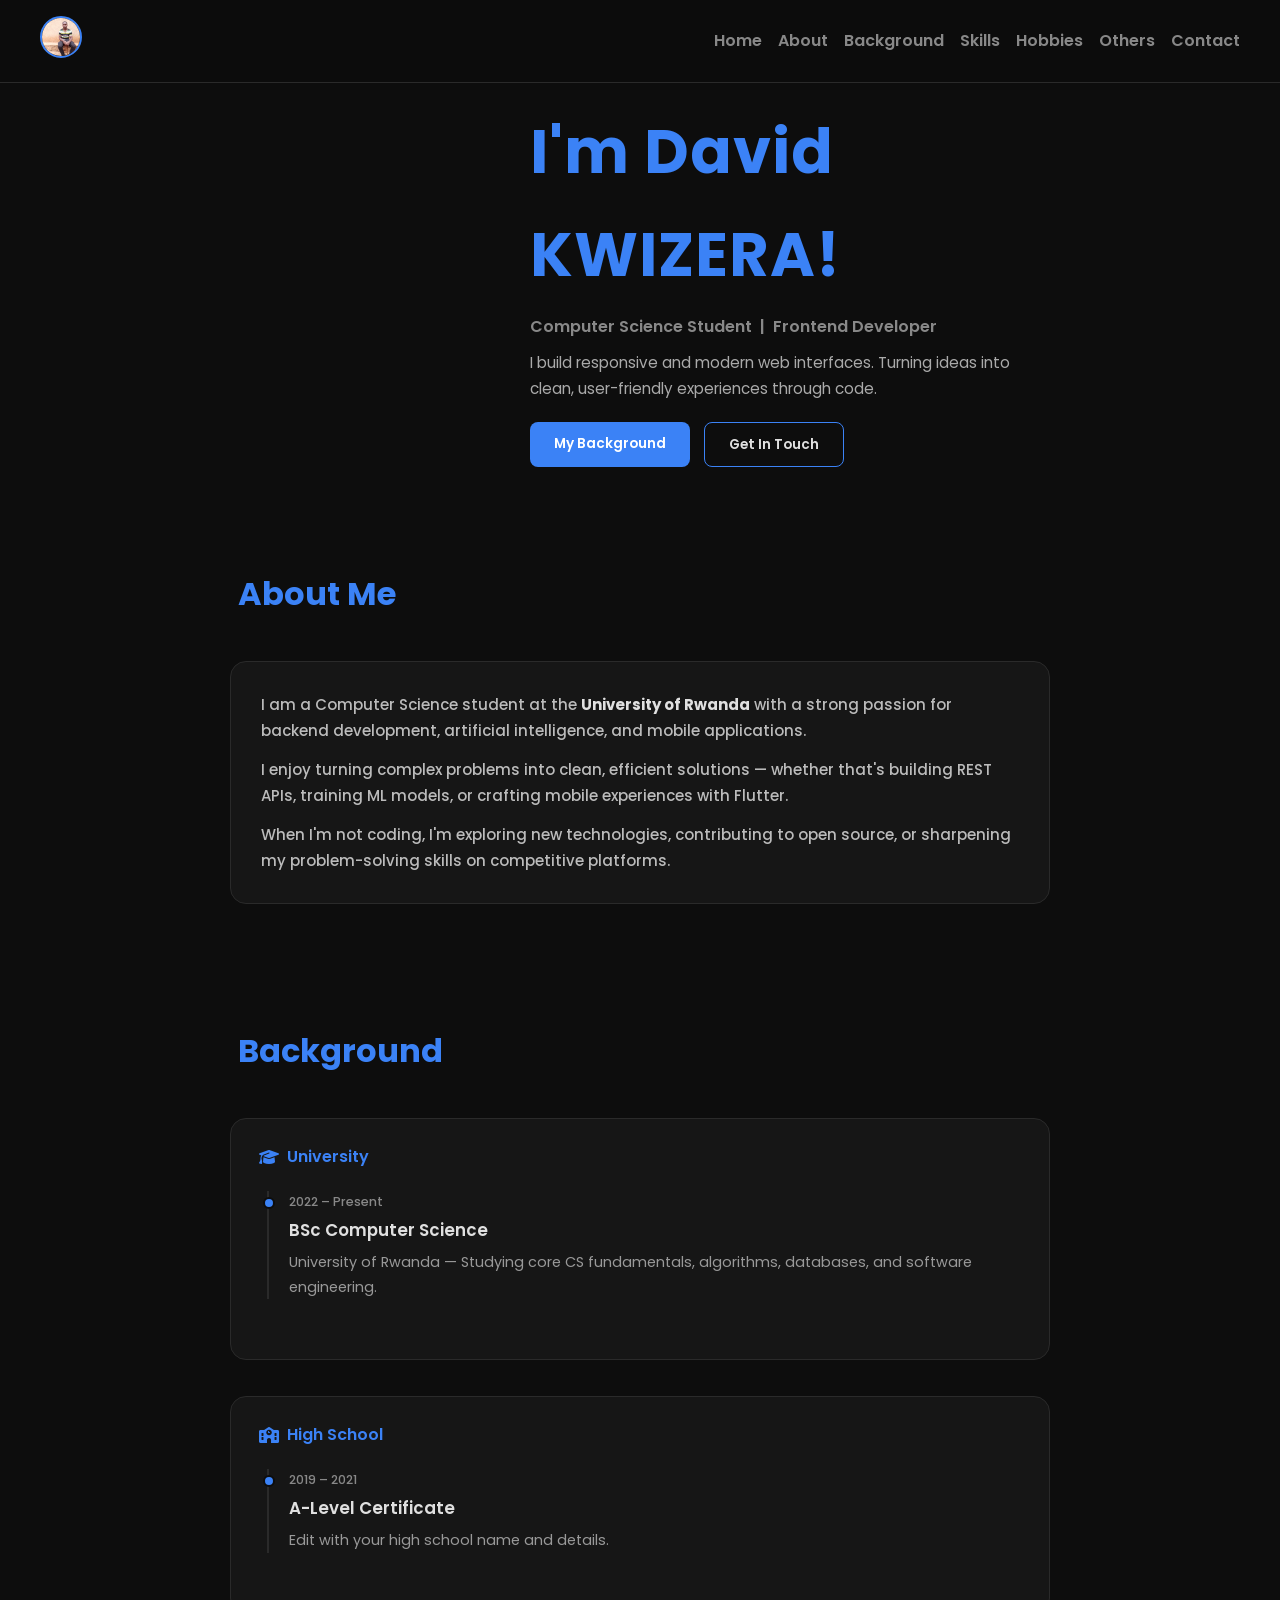
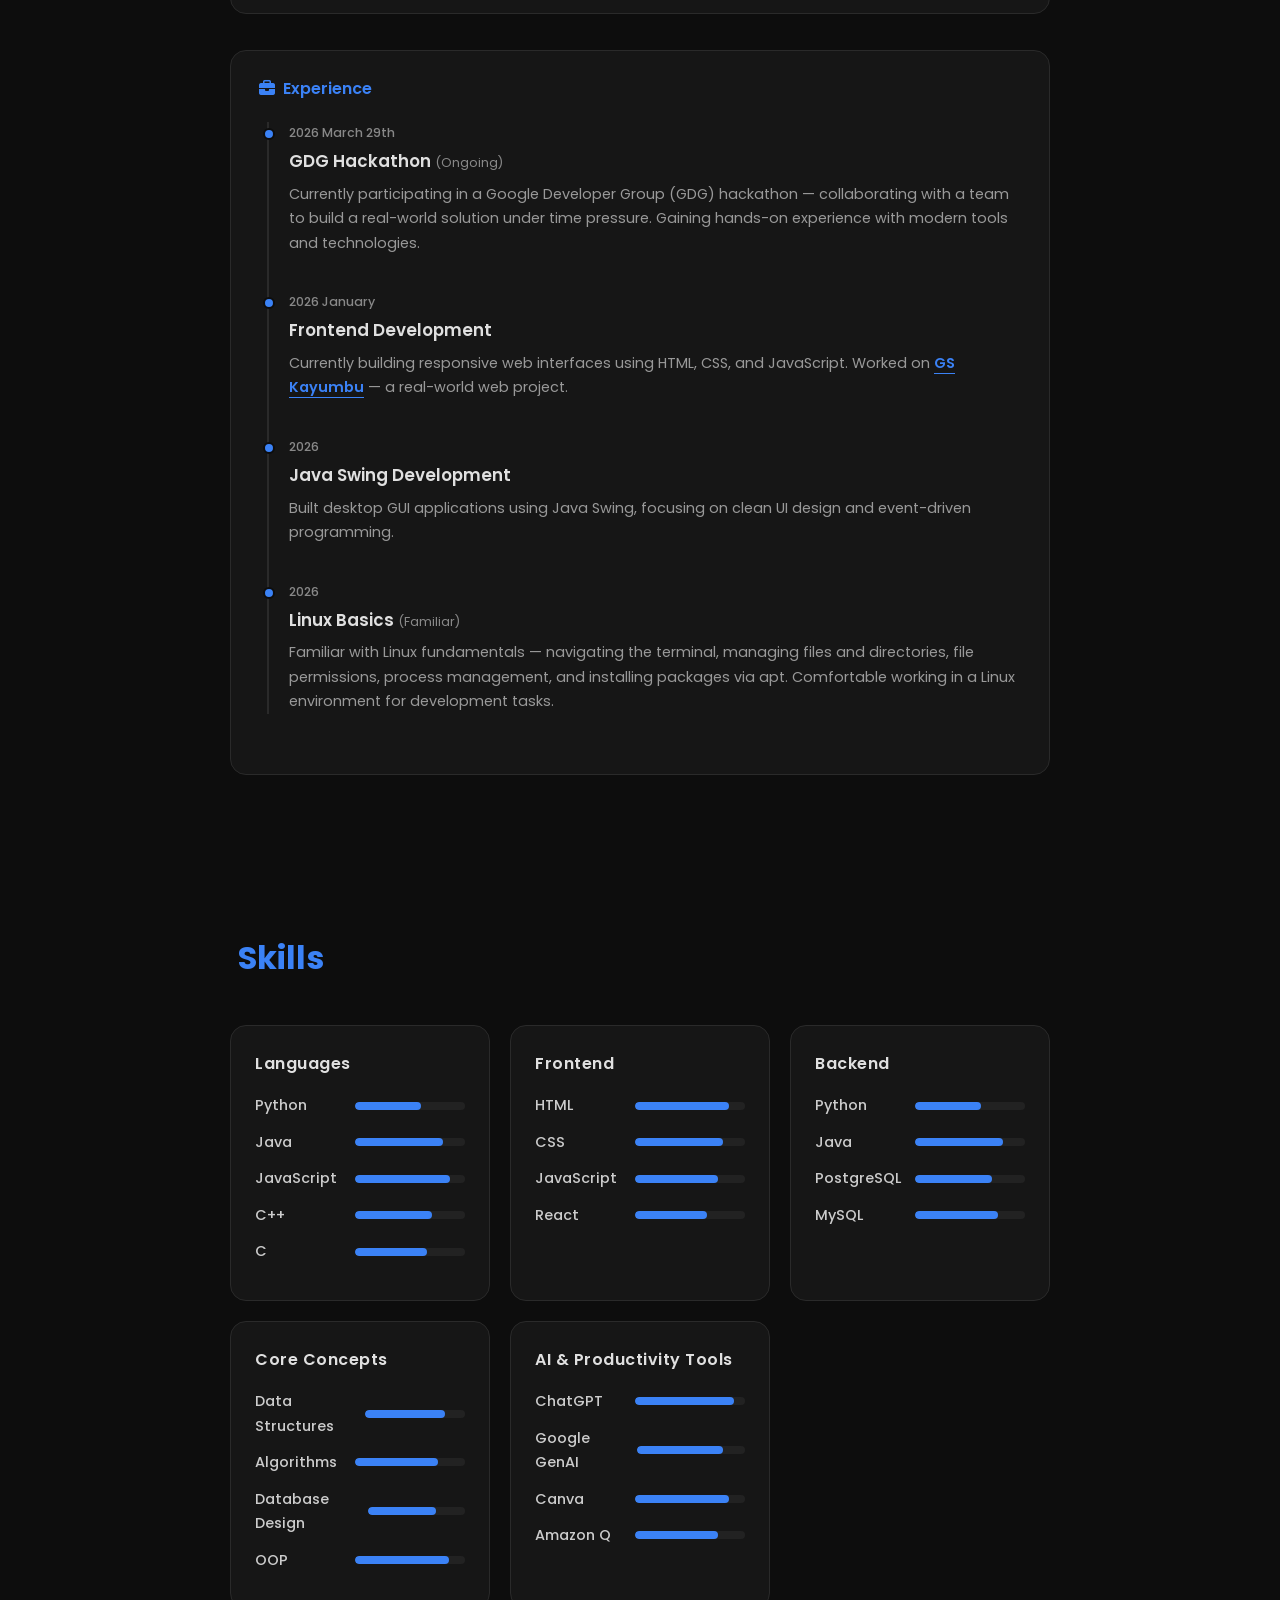
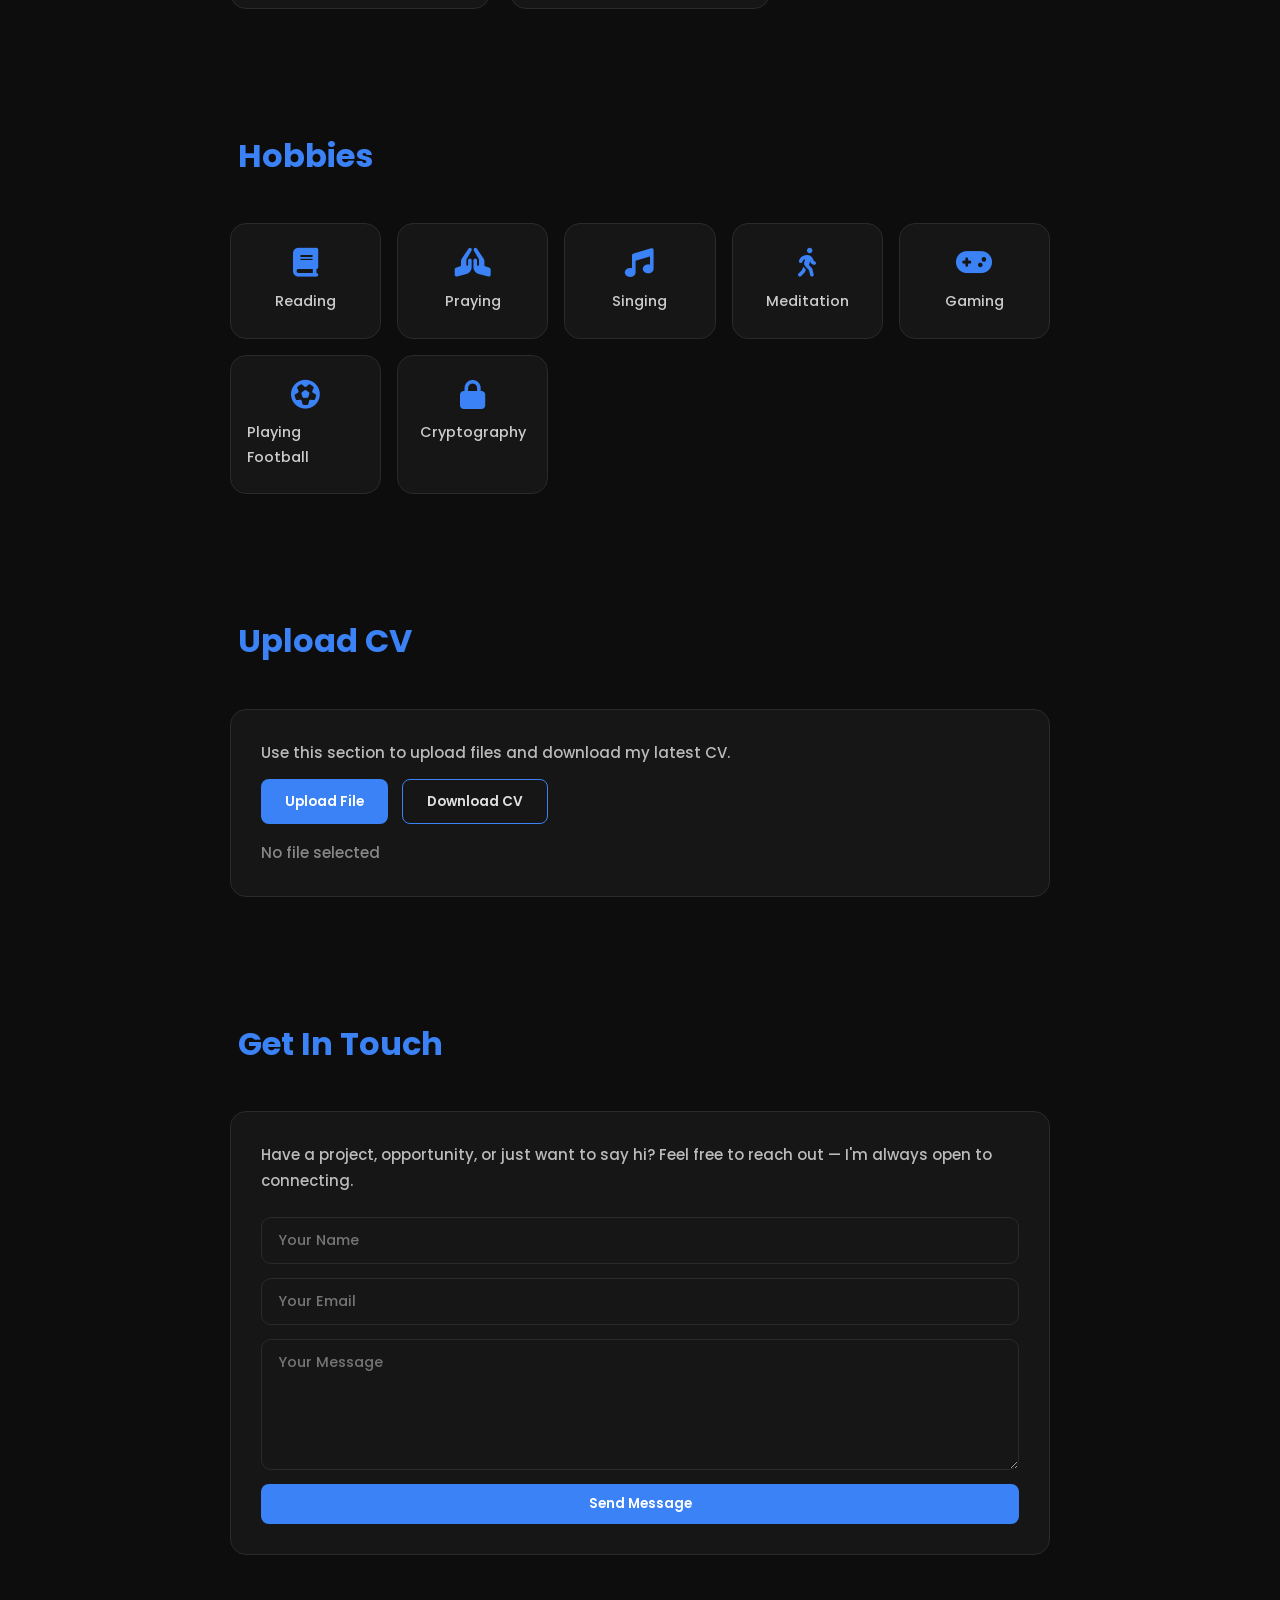
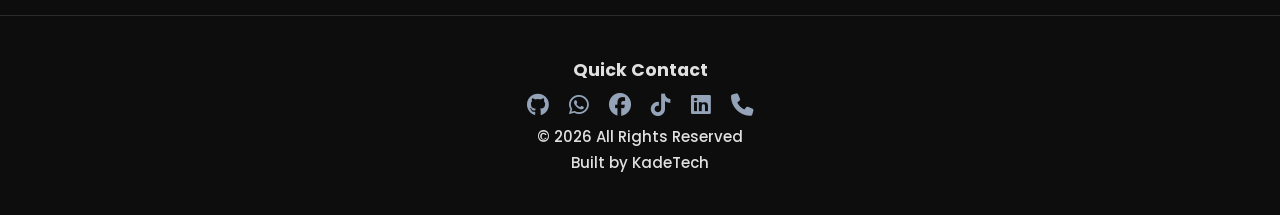
==== commit d240b5ae: "This time , the new features of the uploads/ downloads is now added" ====
--- a/index.html
+++ b/index.html
@@ -19,7 +19,7 @@
             <li><a href="#background">Background</a></li>
             <li><a href="#skills">Skills</a></li>
             <li><a href="#hobbies">Hobbies</a></li>
-            <li><a href="#gallery">Gallery</a></li>
+            <li><a href="#others">Others</a></li>
             <li><a href="#contact">Contact</a></li>
         </ul>
         <div class="hamburger" id="hamburger">&#9776;</div>
@@ -218,34 +218,17 @@
         </div>
     </section>
 
-    <!-- GALLERY -->
-    <section id="gallery">
-        <h2 class="section-title"><span class="prompt"></span> Gallery</h2>
-        <div class="gallery-grid">
-            <div class="gallery-item">
-                <img src="profile.jpg" alt="David KWIZERA">
-                <div class="gallery-overlay"><span>David KWIZERA</span></div>
-            </div>
-            <div class="gallery-item">
-                <img src="profile.jpg" alt="GS Kayumbu Project">
-                <div class="gallery-overlay"><span>GS Kayumbu Project</span></div>
-            </div>
-            <div class="gallery-item">
-                <img src="profile.jpg" alt="Java Swing App">
-                <div class="gallery-overlay"><span>Java Swing App</span></div>
-            </div>
-            <div class="gallery-item">
-                <img src="profile.jpg" alt="Campus Life">
-                <div class="gallery-overlay"><span>Campus Life</span></div>
-            </div>
-            <div class="gallery-item">
-                <img src="profile.jpg" alt="Coding Session">
-                <div class="gallery-overlay"><span>Coding Session</span></div>
-            </div>
-            <div class="gallery-item">
-                <img src="profile.jpg" alt="Team Work">
-                <div class="gallery-overlay"><span>Team Work</span></div>
-            </div>
+    <!-- OTHERS -->
+    <section id="others">
+        <h2 class="section-title"><span class="prompt"></span>Upload CV</h2>
+        <div class="card">
+            <p>Use this section to upload files and download my latest CV.</p>
+            <div class="btn-group" style="margin-bottom: 16px;">
+                <button type="button" class="btn" id="upload-btn">Upload File</button>
+                <a href="media/David-KWIZERA-CV.pdf" download class="btn btn-outline">Download CV</a>
+            </div>
+                <input id="file-upload" type="file" accept=".pdf,.png,.jpeg,.doc,.docx" style="display: none;" />
+            <p id="file-upload-name" style="color: var(--muted); margin: 10px 0 0;">No file selected</p>
         </div>
     </section>
 
@@ -275,7 +258,7 @@
             <a href="+250788950833" title="Call Me"><i class="fas fa-phone"></i></a>
         </div>
         <p class="footer-copy">&copy; 2026 All Rights Reserved</p>
-        <p class="footer-built">Built by Kade Tech</p>
+        <p class="footer-built">Built by KadeTech</p>
     </footer>
 
     <script src="script.js"></script>
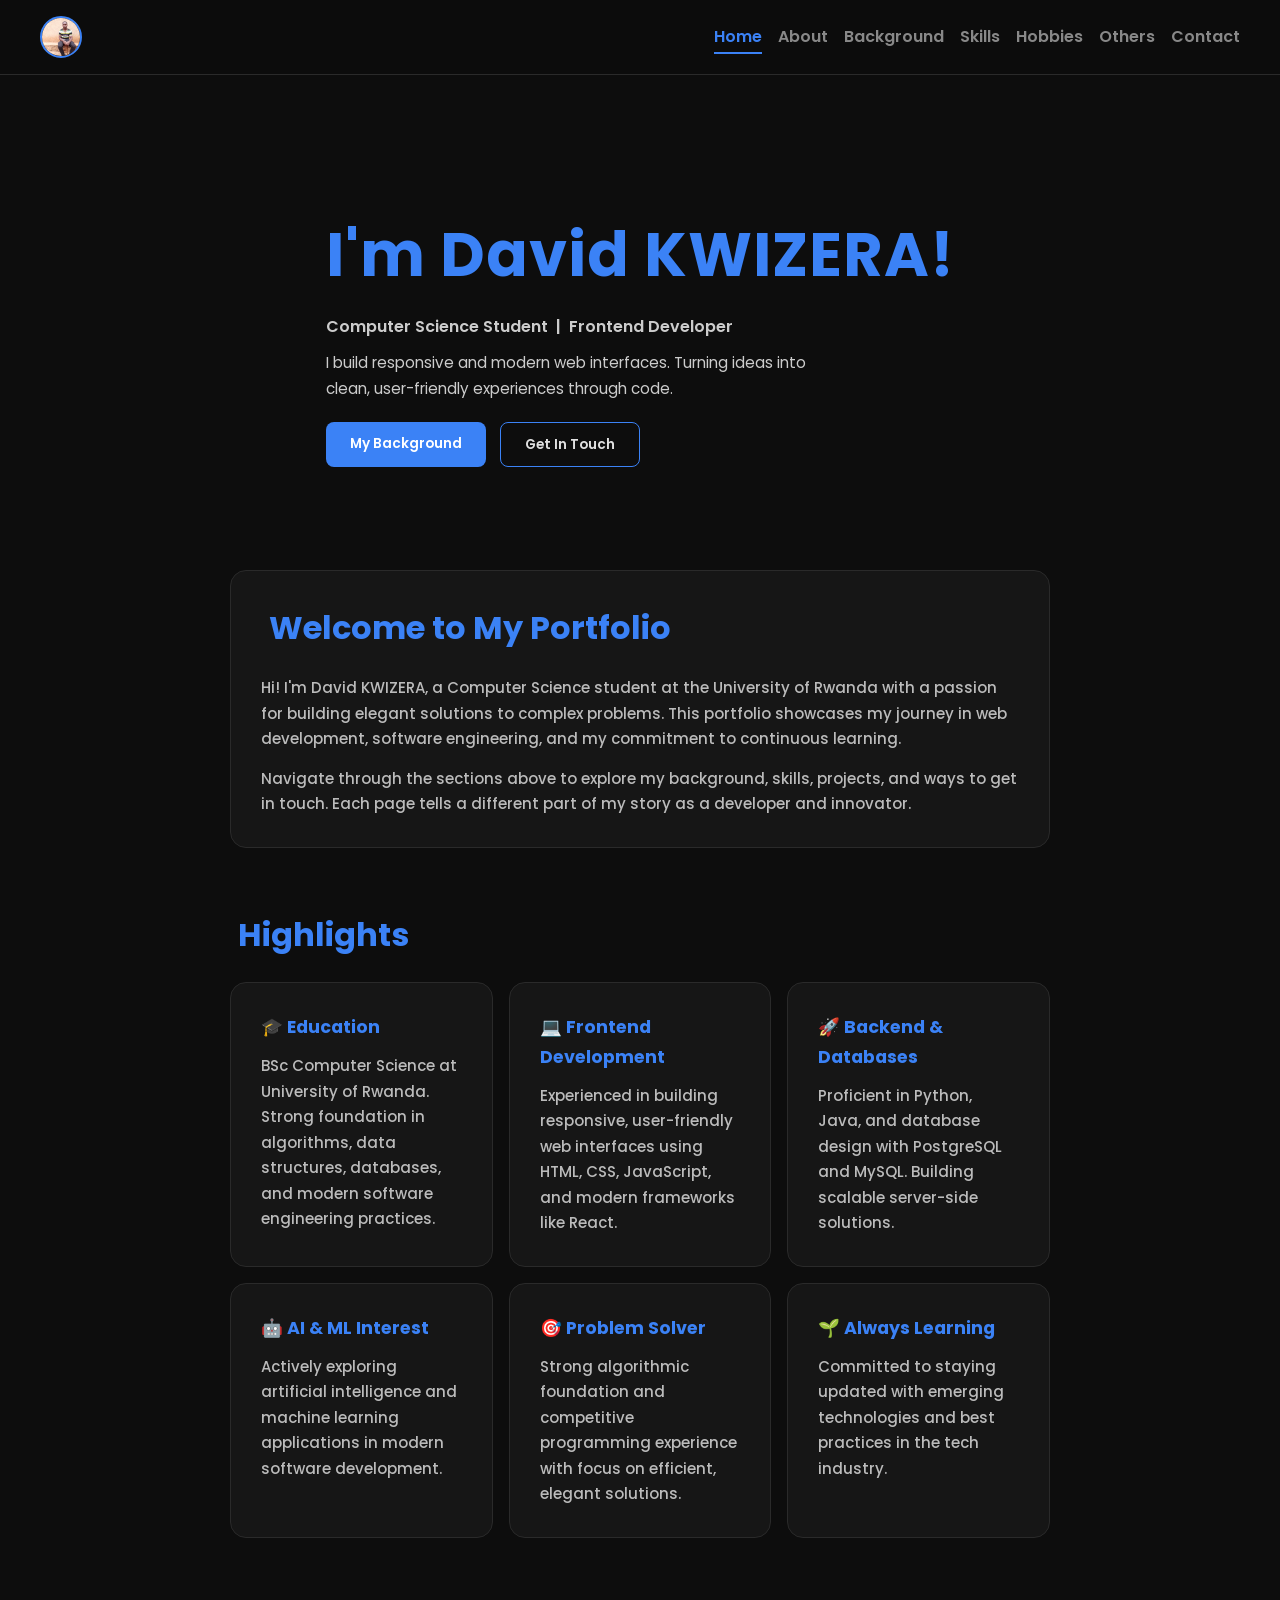
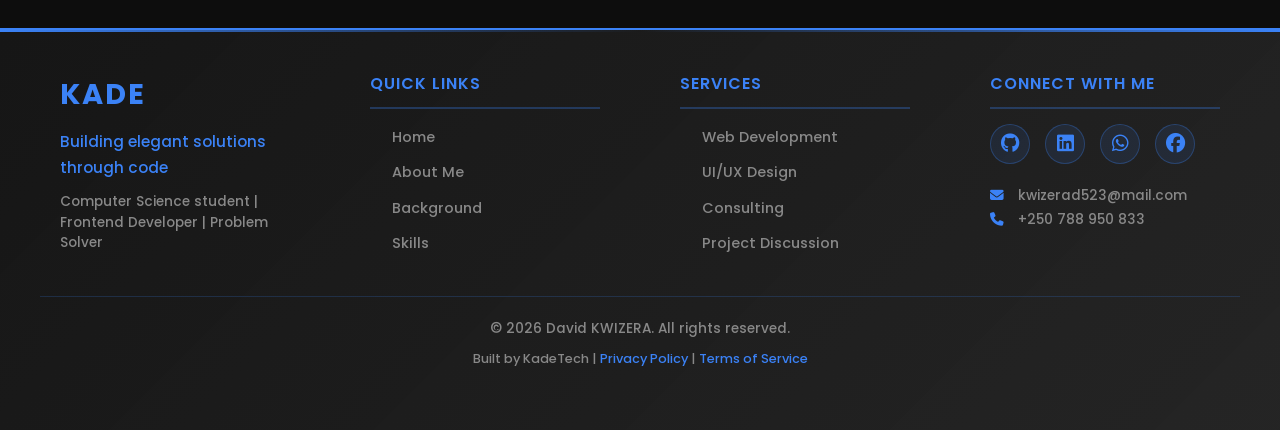
==== commit 6873abc3: "new feature" ====
--- a/index.html
+++ b/index.html
@@ -14,15 +14,15 @@
     <nav>
         <div class="nav-logo"><img src="profile.jpg" alt="Kade" class="nav-avatar"></div>
         <ul class="nav-links">
-            <li><a href="#home">Home</a></li>
-            <li><a href="#about">About</a></li>
-            <li><a href="#background">Background</a></li>
-            <li><a href="#skills">Skills</a></li>
-            <li><a href="#hobbies">Hobbies</a></li>
-            <li><a href="#others">Others</a></li>
-            <li><a href="#contact">Contact</a></li>
+            <li><a href="index.html">Home</a></li>
+            <li><a href="about.html">About</a></li>
+            <li><a href="background.html">Background</a></li>
+            <li><a href="skills.html">Skills</a></li>
+            <li><a href="hobbies.html">Hobbies</a></li>
+            <li><a href="others.html">Others</a></li>
+            <li><a href="contact.html">Contact</a></li>
         </ul>
-        <div class="hamburger" id="hamburger">&#9776;</div>
+        <div class="hamburger" id="hamburger">☰</div>
     </nav>
 
     <!-- HOME -->
@@ -37,228 +37,106 @@
                 <p class="subtitle">Computer Science Student &nbsp;|&nbsp; Frontend Developer</p>
                 <p class="intro">I build responsive and modern web interfaces. Turning ideas into clean, user-friendly experiences through code.</p>
                 <div class="btn-group">
-                    <a href="#background" class="btn">My Background</a>
-                    <a href="#contact" class="btn btn-outline">Get In Touch</a>
+                    <a href="background.html" class="btn">My Background</a>
+                    <a href="contact.html" class="btn btn-outline">Get In Touch</a>
                 </div>
             </div>
         </div>
     </section>
 
-    <!-- ABOUT -->
-    <section id="about">
-        <h2 class="section-title"><span class="prompt"></span> About Me</h2>
+    <!-- QUICK INTRO -->
+    <section style="padding: 30px 40px; max-width: 900px; margin: 0 auto;">
         <div class="card">
-            <p>I am a Computer Science student at the <strong>University of Rwanda</strong> with a strong passion for backend development, artificial intelligence, and mobile applications.</p>
-            <p>I enjoy turning complex problems into clean, efficient solutions — whether that's building REST APIs, training ML models, or crafting mobile experiences with Flutter.</p>
-            <p>When I'm not coding, I'm exploring new technologies, contributing to open source, or sharpening my problem-solving skills on competitive platforms.</p>
+            <h2 class="section-title" style="margin-top: 0;"><span class="prompt"></span> Welcome to My Portfolio</h2>
+            <p>Hi! I'm David KWIZERA, a Computer Science student at the University of Rwanda with a passion for building elegant solutions to complex problems. This portfolio showcases my journey in web development, software engineering, and my commitment to continuous learning.</p>
+            <p>Navigate through the sections above to explore my background, skills, projects, and ways to get in touch. Each page tells a different part of my story as a developer and innovator.</p>
         </div>
     </section>
 
-    <!-- BACKGROUND -->
-    <section id="background">
-        <h2 class="section-title"><span class="prompt"></span> Background</h2>
-
-        <div class="bg-group">
-            <h3 class="bg-group-title"><i class="fas fa-graduation-cap"></i> University</h3>
-            <div class="timeline">
-                <div class="timeline-item">
-                    <div class="timeline-dot"></div>
-                    <div class="timeline-content">
-                        <span class="timeline-date">2022 – Present</span>
-                        <h3>BSc Computer Science</h3>
-                        <p>University of Rwanda — Studying core CS fundamentals, algorithms, databases, and software engineering.</p>
-                    </div>
-                </div>
+    <!-- FEATURED HIGHLIGHTS -->
+    <section style="padding: 30px 40px; max-width: 900px; margin: 0 auto;">
+        <h2 class="section-title"><span class="prompt"></span> Highlights</h2>
+        <div style="display: grid; grid-template-columns: repeat(auto-fit, minmax(250px, 1fr)); gap: 16px;">
+            <div class="card">
+                <h3 style="color: var(--accent); margin-bottom: 10px;">🎓 Education</h3>
+                <p>BSc Computer Science at University of Rwanda. Strong foundation in algorithms, data structures, databases, and modern software engineering practices.</p>
             </div>
-        </div>
-
-        <div class="bg-group">
-            <h3 class="bg-group-title"><i class="fas fa-school"></i> High School</h3>
-            <div class="timeline">
-                <div class="timeline-item">
-                    <div class="timeline-dot"></div>
-                    <div class="timeline-content">
-                        <span class="timeline-date">2019 – 2021</span>
-                        <h3>A-Level Certificate</h3>
-                        <p>Edit with your high school name and details.</p>
-                    </div>
-                </div>
+            <div class="card">
+                <h3 style="color: var(--accent); margin-bottom: 10px;">💻 Frontend Development</h3>
+                <p>Experienced in building responsive, user-friendly web interfaces using HTML, CSS, JavaScript, and modern frameworks like React.</p>
             </div>
-        </div>
-        <!--EXPERIENCE-->
-        <div class="bg-group">
-            <h3 class="bg-group-title"><i class="fas fa-briefcase"></i> Experience</h3>
-            <div class="timeline">
-                <div class="timeline-item">
-                    <div class="timeline-dot"></div>
-                    <div class="timeline-content">
-                        <span class="timeline-date">2026 March 29th</span>
-                        <h3>GDG Hackathon <span style="font-size:0.8rem; color:var(--muted); font-weight:400;">(Ongoing)</span></h3>
-                        <p>Currently participating in a Google Developer Group (GDG) hackathon — collaborating with a team to build a real-world solution under time pressure. Gaining hands-on experience with modern tools and technologies.</p>
-                    </div>
-                </div>
-                <div class="timeline-item">
-                    <div class="timeline-dot"></div>
-                    <div class="timeline-content">
-                        <span class="timeline-date">2026 January</span>
-                        <h3>Frontend Development</h3>
-                        <p>Currently building responsive web interfaces using HTML, CSS, and JavaScript. Worked on <a href="https://gs-kayumbutss2026.netlify.app/" class="timeline-link" target="blank">GS Kayumbu</a> — a real-world web project.</p>
-                    </div>
-                </div>
-                <div class="timeline-item">
-                    <div class="timeline-dot"></div>
-                    <div class="timeline-content">
-                        <span class="timeline-date">2026</span>
-                        <h3>Java Swing Development</h3>
-                        <p>Built desktop GUI applications using Java Swing, focusing on clean UI design and event-driven programming.</p>
-                    </div>
-                </div>
-                <div class="timeline-item">
-                    <div class="timeline-dot"></div>
-                    <div class="timeline-content">
-                        <span class="timeline-date">2026</span>
-                        <h3>Linux Basics <span style="font-size:0.8rem; color:var(--muted); font-weight:400;">(Familiar)</span></h3>
-                        <p>Familiar with Linux fundamentals — navigating the terminal, managing files and directories, file permissions, process management, and installing packages via apt. Comfortable working in a Linux environment for development tasks.</p>
-                    </div>
-                </div>
+            <div class="card">
+                <h3 style="color: var(--accent); margin-bottom: 10px;">🚀 Backend & Databases</h3>
+                <p>Proficient in Python, Java, and database design with PostgreSQL and MySQL. Building scalable server-side solutions.</p>
             </div>
-        </div>
-
-    </section>
-
-    <!-- SKILLS -->
-    <section id="skills">
-        <h2 class="section-title"><span class="prompt"></span> Skills</h2>
-        <div class="skills-grid">
-
-            <div class="skill-card">
-                <h3>Languages</h3>
-                <ul class="skill-list">
-                    <li><span class="skill-name">Python</span><div class="xp-bar"><div class="fill" style="width:60%"></div></div></li>
-                    <li><span class="skill-name">Java</span><div class="xp-bar"><div class="fill" style="width:80%"></div></div></li>
-                    <li><span class="skill-name">JavaScript</span><div class="xp-bar"><div class="fill" style="width:86%"></div></div></li>
-                    <li><span class="skill-name">C++</span><div class="xp-bar"><div class="fill" style="width:70%"></div></div></li>
-                    <li><span class="skill-name">C</span><div class="xp-bar"><div class="fill" style="width:65%"></div></div></li>
-                </ul>
+            <div class="card">
+                <h3 style="color: var(--accent); margin-bottom: 10px;">🤖 AI & ML Interest</h3>
+                <p>Actively exploring artificial intelligence and machine learning applications in modern software development.</p>
             </div>
-
-            <div class="skill-card">
-                <h3>Frontend</h3>
-                <ul class="skill-list">
-                    <li><span class="skill-name">HTML</span><div class="xp-bar"><div class="fill" style="width:85%"></div></div></li>
-                    <li><span class="skill-name">CSS</span><div class="xp-bar"><div class="fill" style="width:80%"></div></div></li>
-                    <li><span class="skill-name">JavaScript</span><div class="xp-bar"><div class="fill" style="width:75%"></div></div></li>
-                    <li><span class="skill-name">React</span><div class="xp-bar"><div class="fill" style="width:65%"></div></div></li>
-                </ul>
+            <div class="card">
+                <h3 style="color: var(--accent); margin-bottom: 10px;">🎯 Problem Solver</h3>
+                <p>Strong algorithmic foundation and competitive programming experience with focus on efficient, elegant solutions.</p>
             </div>
-
-            <div class="skill-card">
-                <h3>Backend</h3>
-                <ul class="skill-list">
-                    <li><span class="skill-name">Python</span><div class="xp-bar"><div class="fill" style="width:60%"></div></div></li>
-                    <li><span class="skill-name">Java</span><div class="xp-bar"><div class="fill" style="width:80%"></div></div></li>
-                    <li><span class="skill-name">PostgreSQL</span><div class="xp-bar"><div class="fill" style="width:70%"></div></div></li>
-                    <li><span class="skill-name">MySQL</span><div class="xp-bar"><div class="fill" style="width:75%"></div></div></li>
-                </ul>
+            <div class="card">
+                <h3 style="color: var(--accent); margin-bottom: 10px;">🌱 Always Learning</h3>
+                <p>Committed to staying updated with emerging technologies and best practices in the tech industry.</p>
             </div>
-
-            <div class="skill-card">
-                <h3>Core Concepts</h3>
-                <ul class="skill-list">
-                    <li><span class="skill-name">Data Structures</span><div class="xp-bar"><div class="fill" style="width:80%"></div></div></li>
-                    <li><span class="skill-name">Algorithms</span><div class="xp-bar"><div class="fill" style="width:75%"></div></div></li>
-                    <li><span class="skill-name">Database Design</span><div class="xp-bar"><div class="fill" style="width:70%"></div></div></li>
-                    <li><span class="skill-name">OOP</span><div class="xp-bar"><div class="fill" style="width:85%"></div></div></li>
-                </ul>
-            </div>
-
-            <div class="skill-card">
-                <h3>AI & Productivity Tools</h3>
-                <ul class="skill-list">
-                    <li><span class="skill-name">ChatGPT</span><div class="xp-bar"><div class="fill" style="width:90%"></div></div></li>
-                    <li><span class="skill-name">Google GenAI</span><div class="xp-bar"><div class="fill" style="width:80%"></div></div></li>
-                    <li><span class="skill-name">Canva</span><div class="xp-bar"><div class="fill" style="width:85%"></div></div></li>
-                    <li><span class="skill-name">Amazon Q</span><div class="xp-bar"><div class="fill" style="width:75%"></div></div></li>
-                </ul>
-            </div>
-
-        </div>
-    </section>
-    <section id="hobbies">
-        <h2 class="section-title"><span class="prompt"></span> Hobbies</h2>
-        <div class="hobbies-grid">
-            <div class="hobby-card">
-                <i class="fas fa-book"></i>
-                <span>Reading</span>
-            </div>
-            <div class="hobby-card">
-                <i class="fas fa-hands-praying"></i>
-                <span>Praying</span>
-            </div>
-            <div class="hobby-card">
-                <i class="fas fa-music"></i>
-                <span>Singing</span>
-            </div>
-            <div class="hobby-card">
-                <i class="fas fa-person-walking"></i>
-                <span>Meditation</span>
-            </div>
-            <div class="hobby-card">
-                <i class="fas fa-gamepad"></i>
-                <span>Gaming</span>
-            </div>
-            <div class="hobby-card">
-                <i class="fas fa-futbol"></i>
-                <span>Playing Football</span>
-            </div>
-            <div class="hobby-card">
-                <i class="fas fa-lock"></i>
-                <span>Cryptography</span>
-            </div>
-        </div>
-    </section>
-
-    <!-- OTHERS -->
-    <section id="others">
-        <h2 class="section-title"><span class="prompt"></span>Upload CV</h2>
-        <div class="card">
-            <p>Use this section to upload files and download my latest CV.</p>
-            <div class="btn-group" style="margin-bottom: 16px;">
-                <button type="button" class="btn" id="upload-btn">Upload File</button>
-                <a href="media/David-KWIZERA-CV.pdf" download class="btn btn-outline">Download CV</a>
-            </div>
-                <input id="file-upload" type="file" accept=".pdf,.png,.jpeg,.doc,.docx" style="display: none;" />
-            <p id="file-upload-name" style="color: var(--muted); margin: 10px 0 0;">No file selected</p>
-        </div>
-    </section>
-
-    <!-- CONTACT -->
-    <section id="contact">
-        <h2 class="section-title"><span class="prompt"></span> Get In Touch</h2>
-        <div class="card contact-card">
-            <p>Have a project, opportunity, or just want to say hi? Feel free to reach out — I'm always open to connecting.</p>
-            <form class="contact-form">
-                <input type="text" placeholder="Your Name" required />
-                <input type="email" placeholder="Your Email" required />
-                <textarea rows="5" placeholder="Your Message" required></textarea>
-                <button type="submit" class="btn">Send Message</button>
-            </form>
         </div>
     </section>
 
     <!-- FOOTER -->
     <footer>
-        <h3 class="footer-heading">Quick Contact</h3>
-        <div class="social-links">
-            <a href="https://github.com/dashboard" target="_blank" title="GitHub"><i class="fab fa-github"></i></a>
-            <a href="https://wa.me/+250788950833" target="_blank" title="WhatsApp"><i class="fab fa-whatsapp"></i></a>
-            <a href="https://facebook.com/" target="_blank" title="Facebook"><i class="fab fa-facebook"></i></a>
-            <a href="https://tiktok.com/" target="_blank" title="TikTok"><i class="fab fa-tiktok"></i></a>
-            <a href="https://www.linkedin.com/feed/" target="_blank" title="LinkedIn"><i class="fab fa-linkedin"></i></a>
-            <a href="+250788950833" title="Call Me"><i class="fas fa-phone"></i></a>
+        <div class="footer-container">
+            <!-- Footer Logo & Description -->
+            <div class="footer-section footer-brand">
+                <div class="footer-logo">KADE</div>
+                <p class="footer-tagline">Building elegant solutions through code</p>
+                <p class="footer-description">Computer Science student | Frontend Developer | Problem Solver</p>
+            </div>
+
+            <!-- Quick Links -->
+            <div class="footer-section">
+                <h4 class="footer-section-title">Quick Links</h4>
+                <ul class="footer-links">
+                    <li><a href="index.html">Home</a></li>
+                    <li><a href="about.html">About Me</a></li>
+                    <li><a href="background.html">Background</a></li>
+                    <li><a href="skills.html">Skills</a></li>
+                </ul>
+            </div>
+
+            <!-- Services -->
+            <div class="footer-section">
+                <h4 class="footer-section-title">Services</h4>
+                <ul class="footer-links">
+                    <li><a href="skills.html">Web Development</a></li>
+                    <li><a href="skills.html">UI/UX Design</a></li>
+                    <li><a href="background.html">Consulting</a></li>
+                    <li><a href="contact.html">Project Discussion</a></li>
+                </ul>
+            </div>
+
+            <!-- Connect -->
+            <div class="footer-section">
+                <h4 class="footer-section-title">Connect With Me</h4>
+                <div class="footer-social">
+                    <a href="https://github.com/dashboard" target="_blank" title="GitHub"><i class="fab fa-github"></i></a>
+                    <a href="https://www.linkedin.com/feed/" target="_blank" title="LinkedIn"><i class="fab fa-linkedin"></i></a>
+                    <a href="https://wa.me/+250788950833" target="_blank" title="WhatsApp"><i class="fab fa-whatsapp"></i></a>
+                    <a href="https://facebook.com/" target="_blank" title="Facebook"><i class="fab fa-facebook"></i></a>
+                </div>
+                <p class="footer-contact">
+                    <i class="fas fa-envelope"></i> kwizerad523@mail.com<br>
+                    <i class="fas fa-phone"></i> +250 788 950 833
+                </p>
+            </div>
         </div>
-        <p class="footer-copy">&copy; 2026 All Rights Reserved</p>
-        <p class="footer-built">Built by KadeTech</p>
+
+        <!-- Footer Bottom -->
+        <div class="footer-bottom">
+            <p class="footer-copy">&copy; 2026 David KWIZERA. All rights reserved.</p>
+            <p class="footer-built">Built by KadeTech | <a href="#" target="_blank">Privacy Policy</a> | <a href="#" target="_blank">Terms of Service</a></p>
+        </div>
     </footer>
 
     <script src="script.js"></script>
--- a/style.css
+++ b/style.css
@@ -40,12 +40,23 @@
     border-radius: 50%;
     object-fit: cover;
     border: 2px solid var(--accent);
+    flex-shrink: 0;
+}
+
+.nav-logo {
+    display: flex;
+    align-items: center;
 }
 
 .nav-links {
     list-style: none;
     display: flex;
     gap: 16px;
+    transition: all 0.3s ease;
+}
+
+.nav-links li {
+    list-style: none;
 }
 
 .nav-links a {
@@ -55,20 +66,32 @@
     font-size: 1rem;
     font-weight: 600;
     transition: color 0.2s;
-}
-
-.nav-links a:hover { color: var(--accent); }
+    padding-bottom: 4px;
+    border-bottom: 2px solid transparent;
+}
+
+.nav-links a:hover {
+    color: var(--accent);
+    border-bottom-color: var(--accent);
+}
+
+.nav-links a.active {
+    color: var(--accent);
+    border-bottom-color: var(--accent);
+}
 
 .hamburger {
     display: none;
     font-size: 1.5rem;
     cursor: pointer;
     color: var(--white);
+    transition: color 0.3s ease;
+    z-index: 101;
 }
 
 /* ── SECTIONS ── */
 section {
-    padding: 60px 40px;
+    padding: 30px 40px;
     max-width: 900px;
     margin: 0 auto;
 }
@@ -77,7 +100,7 @@
     font-size: 2rem;
     font-weight: 700;
     color: var(--accent);
-    margin-bottom: 40px;
+    margin-bottom: 20px;
 }
 
 .section-title .prompt { color: var(--accent); margin-right: 8px; }
@@ -88,7 +111,61 @@
     align-items: center;
     justify-content: center;
     text-align: left;
-    padding: 100px 40px 40px;
+    padding: 80px 40px 30px;
+    position: relative;
+    overflow: hidden;
+    min-height: 60vh;
+}
+
+.home-video {
+    position: fixed;
+    top: 0; left: 0;
+    width: 100%;
+    height: 100%;
+    object-fit: cover;
+    z-index: -1;
+}
+
+.home-overlay {
+    position: fixed;
+    top: 0; left: 0;
+    width: 100%;
+    height: 100%;
+    background: rgba(13,13,13,0.7);
+    z-index: -1;
+}
+
+.home-wrapper {
+    display: flex;
+    align-items: center;
+    justify-content: center;
+    gap: 40px;
+    width: 100%;
+    position: relative;
+    z-index: 2;
+    flex-direction: column;
+}
+
+.home-content {
+    display: flex;
+    flex-direction: column;
+    align-items: flex-start;
+    justify-content: center;
+    text-align: left;
+    margin-top: 80px;
+}
+
+.home-photo {
+    flex-shrink: 0;
+}
+
+.hero-photo {
+    width: 220px;
+    height: 220px;
+    border-radius: 50%;
+    object-fit: cover;
+    border: 4px solid var(--accent);
+    box-shadow: 0 0 30px rgba(59,130,246,0.3);
 }
 
 .greeting {
@@ -99,6 +176,7 @@
 }
 
 .glitch {
+
     font-size: 3.8rem;
     font-weight: 700;
     color: var(--accent);
@@ -107,14 +185,14 @@
 }
 
 .subtitle {
-    color: var(--muted);
+    color: #ccc;
     font-size: 1rem;
     font-weight: 600;
     margin-bottom: 10px;
 }
 
 .intro {
-    color: #aaa;
+    color: #ccc;
     font-size: 0.95rem;
     font-weight: 400;
     max-width: 520px;
@@ -162,11 +240,11 @@
 
 /* ── BACKGROUND GROUPS ── */
 .bg-group {
-    margin-bottom: 36px;
+    margin-bottom: 16px;
     background: var(--card-bg);
     border: 1px solid var(--accent-dim);
     border-radius: 16px;
-    padding: 24px 28px;
+    padding: 16px 20px;
 }
 
 .bg-group-title {
@@ -192,7 +270,7 @@
 
 .timeline-item {
     position: relative;
-    margin-bottom: 36px;
+    margin-bottom: 16px;
 }
 
 .timeline-dot {
@@ -236,7 +314,7 @@
 .skills-grid {
     display: grid;
     grid-template-columns: repeat(auto-fit, minmax(240px, 1fr));
-    gap: 20px;
+    gap: 12px;
 }
 
 .skill-card {
@@ -304,7 +382,7 @@
 .hobbies-grid {
     display: grid;
     grid-template-columns: repeat(auto-fit, minmax(130px, 1fr));
-    gap: 16px;
+    gap: 10px;
 }
 
 .hobby-card {
@@ -331,6 +409,45 @@
     border-color: var(--accent);
     transform: translateY(-4px);
 }
+
+/* ── GALLERY ── */
+.gallery-grid {
+    display: grid;
+    grid-template-columns: repeat(auto-fit, minmax(250px, 1fr));
+    gap: 10px;
+}
+
+.gallery-item {
+    position: relative;
+    border-radius: 16px;
+    overflow: hidden;
+    aspect-ratio: 4/3;
+    background: var(--card-bg);
+    border: 1px solid var(--accent-dim);
+}
+
+.gallery-item img {
+    width: 100%;
+    height: 100%;
+    object-fit: cover;
+    transition: transform 0.3s;
+}
+
+.gallery-item:hover img { transform: scale(1.05); }
+
+.gallery-overlay {
+    position: absolute;
+    bottom: 0; left: 0; right: 0;
+    background: rgba(0,0,0,0.6);
+    color: #fff;
+    padding: 10px 14px;
+    font-size: 0.85rem;
+    font-weight: 500;
+    transform: translateY(100%);
+    transition: transform 0.3s;
+}
+
+.gallery-item:hover .gallery-overlay { transform: translateY(0); }
 
 /* ── CONTACT ── */
 .contact-card p { margin-bottom: 24px; }
@@ -363,43 +480,378 @@
 
 /* ── FOOTER ── */
 footer {
+    background: linear-gradient(135deg, var(--card-bg) 0%, rgba(61, 61, 61, 0.5) 100%);
+    border-top: 2px solid var(--accent);
+    padding: 40px 20px;
+    margin-top: 60px;
+    position: relative;
+    overflow: hidden;
+}
+
+footer::before {
+    content: '';
+    position: absolute;
+    top: 0;
+    left: 0;
+    right: 0;
+    height: 2px;
+    background: linear-gradient(90deg, var(--accent), transparent, var(--accent));
+}
+
+.footer-container {
+    max-width: 1200px;
+    margin: 0 auto;
+    display: grid;
+    grid-template-columns: repeat(auto-fit, minmax(250px, 1fr));
+    gap: 40px;
+    margin-bottom: 30px;
+}
+
+.footer-section {
+    padding: 0 20px;
+}
+
+.footer-brand {
+    grid-column: 1; 
+}
+
+.footer-logo {
+    font-size: 1.8rem;
+    font-weight: 700;
+    color: var(--accent);
+    margin-bottom: 10px;
+    letter-spacing: 2px;
+}
+
+.footer-tagline {
+    color: var(--accent);
+    font-size: 0.95rem;
+    margin: 8px 0;
+    font-weight: 500;
+}
+
+.footer-description {
+    color: var(--muted);
+    font-size: 0.85rem;
+    line-height: 1.5;
+    margin: 12px 0 0 0;
+}
+
+.footer-section-title {
+    font-size: 1rem;
+    font-weight: 600;
+    color: var(--accent);
+    margin-bottom: 15px;
+    text-transform: uppercase;
+    letter-spacing: 1px;
+    padding-bottom: 10px;
+    border-bottom: 2px solid rgba(59, 130, 246, 0.3);
+}
+
+.footer-links {
+    list-style: none;
+    padding: 0;
+    margin: 0;
+}
+
+.footer-links li {
+    margin-bottom: 10px;
+}
+
+.footer-links a {
+    color: var(--muted);
+    text-decoration: none;
+    font-size: 0.9rem;
+    transition: all 0.3s ease;
+    display: inline-flex;
+    align-items: center;
+}
+
+.footer-links a:hover {
+    color: var(--accent);
+    transform: translateX(5px);
+}
+
+.footer-links a::before {
+    content: '→';
+    margin-right: 8px;
+    opacity: 0;
+    transition: opacity 0.3s ease;
+}
+
+.footer-links a:hover::before {
+    opacity: 1;
+}
+
+.footer-social {
+    display: flex;
+    gap: 15px;
+    margin-bottom: 20px;
+    flex-wrap: wrap;
+}
+
+.footer-social a {
+    width: 40px;
+    height: 40px;
+    display: flex;
+    align-items: center;
+    justify-content: center;
+    background: rgba(59, 130, 246, 0.1);
+    border: 1px solid rgba(59, 130, 246, 0.3);
+    border-radius: 50%;
+    color: var(--accent);
+    font-size: 1.2rem;
+    transition: all 0.3s ease;
+    text-decoration: none;
+}
+
+.footer-social a:hover {
+    background: var(--accent);
+    color: var(--bg);
+    transform: translateY(-3px);
+    box-shadow: 0 5px 15px rgba(59, 130, 246, 0.4);
+}
+
+.footer-contact {
+    color: var(--muted);
+    font-size: 0.85rem;
+    line-height: 1.8;
+    margin: 0;
+}
+
+.footer-contact i {
+    color: var(--accent);
+    margin-right: 8px;
+    width: 16px;
+}
+
+.footer-bottom {
+    max-width: 1200px;
+    margin: 0 auto;
+    padding: 20px;
+    border-top: 1px solid rgba(59, 130, 246, 0.2);
     text-align: center;
-    padding: 40px 20px;
-    border-top: 1px solid var(--accent-dim);
-}
-
-.footer-text {
-    color: #555;
+}
+
+.footer-copy {
+    color: var(--muted);
     font-size: 0.85rem;
-    font-weight: 500;
-    margin-bottom: 20px;
-}
-
-.social-links {
-    display: flex;
-    justify-content: center;
-    gap: 20px;
-    flex-wrap: wrap;
-}
-
-.social-links a {
-    color: #94a3b8;
-    font-size: 1.4rem;
-    transition: color 0.2s, transform 0.2s;
+    margin: 0 0 8px 0;
+}
+
+.footer-built {
+    color: var(--muted);
+    font-size: 0.8rem;
+    margin: 0;
+}
+
+.footer-built a {
+    color: var(--accent);
     text-decoration: none;
-}
-
-.social-links a:hover {
-    color: var(--accent);
-    transform: translateY(-3px);
-}
-
-/* ── RESPONSIVE ── */
-@media (max-width: 600px) {
-    nav { padding: 14px 20px; }
-    .nav-links { display: none; flex-direction: column; gap: 16px; }
-    .nav-links.open { display: flex; position: absolute; top: 60px; left: 0; right: 0; background: #0d0d0d; padding: 20px; border-bottom: 1px solid var(--accent-dim); }
-    .hamburger { display: block; }
-    section { padding: 40px 20px; }
-    .glitch { font-size: 2.4rem; }
-}
+    transition: color 0.3s ease;
+}
+
+.footer-built a:hover {
+    text-decoration: underline;
+}
+
+/* Mobile Footer */
+@media (max-width: 768px) {
+    nav {
+        padding: 14px 20px;
+        display: flex;
+        justify-content: space-between;
+        align-items: center;
+    }
+
+    .nav-logo {
+        order: 1;
+    }
+
+    .nav-links {
+        display: none !important;
+        list-style: none;
+        position: fixed;
+        top: 60px;
+        left: 0;
+        right: 0;
+        background: rgba(13, 13, 13, 0.98);
+        padding: 20px;
+        border-bottom: 2px solid var(--accent);
+        z-index: 99;
+        width: 100%;
+        flex-direction: column !important;
+        gap: 0 !important;
+        max-height: auto;
+        overflow-y: auto;
+    }
+
+    .nav-links.open {
+        display: flex !important;
+        flex-direction: column !important;
+    }
+
+    .nav-links li {
+        border-bottom: 1px solid var(--accent-dim);
+        padding: 0;
+    }
+
+    .nav-links li:last-child {
+        border-bottom: none;
+    }
+
+    .nav-links a {
+        display: block;
+        padding: 16px 0;
+        text-align: left;
+        border-bottom: none !important;
+        width: 100%;
+        color: var(--muted);
+    }
+
+    .nav-links a:hover {
+        color: var(--accent);
+    }
+
+    .nav-links a.active {
+        color: var(--accent);
+    }
+
+    .hamburger {
+        display: block;
+        order: 2;
+        z-index: 101;
+    }
+
+    section {
+        padding: 20px;
+        margin: 20px auto;
+    }
+
+    #home {
+        padding: 60px 20px 20px;
+        min-height: auto;
+    }
+
+    .glitch {
+        font-size: 2rem;
+        margin-bottom: 10px;
+    }
+
+    .subtitle {
+        font-size: 0.9rem;
+    }
+
+    .intro {
+        font-size: 0.85rem;
+        max-width: 100%;
+    }
+
+    .home-wrapper {
+        flex-direction: column;
+        align-items: center;
+        text-align: center;
+        margin-top: 40px;
+    }
+
+    .home-content {
+        margin-top: 0;
+        align-items: center;
+    }
+
+    .hero-photo {
+        width: 140px;
+        height: 140px;
+    }
+
+    .btn-group {
+        justify-content: center;
+        width: 100%;
+    }
+
+    .card {
+        padding: 20px;
+    }
+
+    .skills-grid {
+        grid-template-columns: 1fr;
+    }
+
+    .hobbies-grid {
+        grid-template-columns: repeat(2, 1fr);
+    }
+
+    footer {
+        padding: 30px 15px;
+        margin-top: 40px;
+    }
+
+    .footer-container {
+        grid-template-columns: 1fr;
+        gap: 30px;
+    }
+
+    .footer-brand {
+        grid-column: 1;
+    }
+
+    .footer-section {
+        padding: 0;
+    }
+
+    .footer-social {
+        justify-content: center;
+    }
+
+    .footer-contact {
+        text-align: center;
+    }
+}
+
+@media (max-width: 480px) {
+    nav {
+        padding: 12px 16px;
+    }
+
+    .nav-avatar {
+        width: 36px;
+        height: 36px;
+    }
+
+    .hamburger {
+        font-size: 1.3rem;
+    }
+
+    .glitch {
+        font-size: 1.6rem;
+    }
+
+    section {
+        padding: 16px;
+    }
+
+    .card {
+        padding: 16px;
+    }
+
+    .section-title {
+        font-size: 1.5rem;
+    }
+
+    .btn {
+        padding: 8px 16px;
+        font-size: 0.8rem;
+    }
+
+    .hobbies-grid {
+        grid-template-columns: 1fr;
+    }
+
+    .footer-social {
+        justify-content: center;
+    }
+
+    .nav-links {
+        top: 52px;
+    }
+}
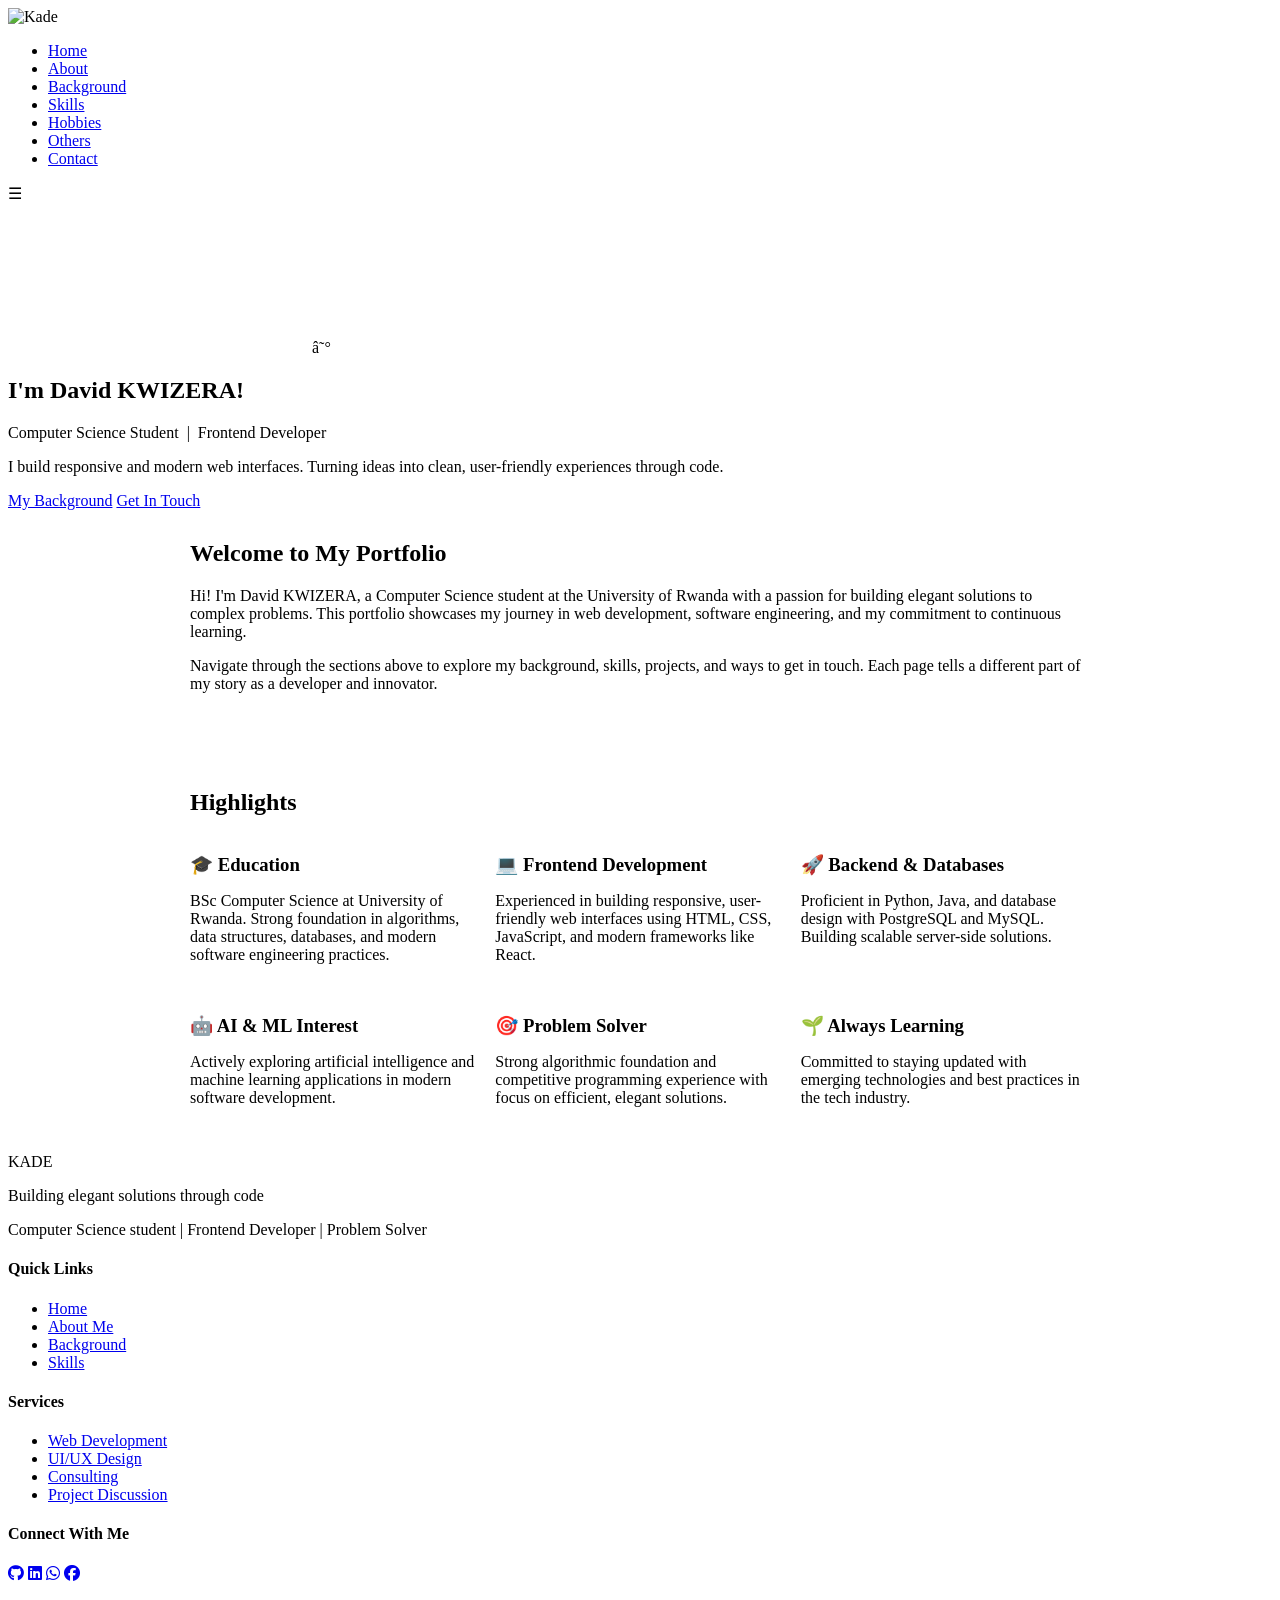
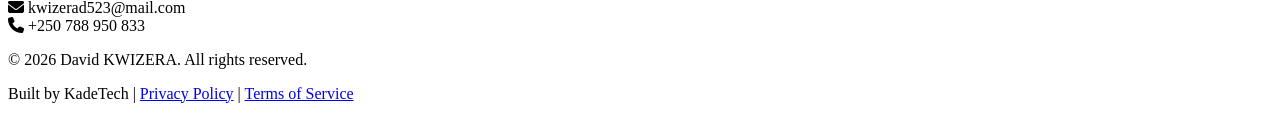
==== commit 5c903087: "Resolve merge conflicts - accept local code updates" ====
--- a/index.html
+++ b/index.html
@@ -4,7 +4,7 @@
     <meta charset="UTF-8">
     <meta name="viewport" content="width=device-width, initial-scale=1.0">
     <title>Kade | Portfolio</title>
-    <link rel="stylesheet" href="style.css">
+    <link rel="stylesheet" href="src/style.css">
     <link href="https://fonts.googleapis.com/css2?family=Poppins:wght@300;400;500;600;700&display=swap" rel="stylesheet">
     <link rel="stylesheet" href="https://cdnjs.cloudflare.com/ajax/libs/font-awesome/6.5.0/css/all.min.css">
 </head>
@@ -12,15 +12,15 @@
 
     <!-- NAV -->
     <nav>
-        <div class="nav-logo"><img src="profile.jpg" alt="Kade" class="nav-avatar"></div>
+        <div class="nav-logo"><img src="media/profile.jpg" alt="Kade" class="nav-avatar"></div>
         <ul class="nav-links">
             <li><a href="index.html">Home</a></li>
-            <li><a href="about.html">About</a></li>
-            <li><a href="background.html">Background</a></li>
-            <li><a href="skills.html">Skills</a></li>
-            <li><a href="hobbies.html">Hobbies</a></li>
-            <li><a href="others.html">Others</a></li>
-            <li><a href="contact.html">Contact</a></li>
+            <li><a href="src/about.html">About</a></li>
+            <li><a href="src/background.html">Background</a></li>
+            <li><a href="src/skills.html">Skills</a></li>
+            <li><a href="src/hobbies.html">Hobbies</a></li>
+            <li><a href="src/others.html">Others</a></li>
+            <li><a href="src/contact.html">Contact</a></li>
         </ul>
         <div class="hamburger" id="hamburger">☰</div>
     </nav>
@@ -30,6 +30,7 @@
         <video class="home-video" autoplay muted loop playsinline>
             <source src="media/kiaglicity.mp4" type="video/mp4">
         </video>
+        â˜°
         <div class="home-overlay"></div>
         <div class="home-wrapper">
             <div class="home-content">
@@ -37,8 +38,8 @@
                 <p class="subtitle">Computer Science Student &nbsp;|&nbsp; Frontend Developer</p>
                 <p class="intro">I build responsive and modern web interfaces. Turning ideas into clean, user-friendly experiences through code.</p>
                 <div class="btn-group">
-                    <a href="background.html" class="btn">My Background</a>
-                    <a href="contact.html" class="btn btn-outline">Get In Touch</a>
+                    <a href="src/background.html" class="btn">My Background</a>
+                    <a href="src/contact.html" class="btn btn-outline">Get In Touch</a>
                 </div>
             </div>
         </div>
@@ -98,10 +99,10 @@
             <div class="footer-section">
                 <h4 class="footer-section-title">Quick Links</h4>
                 <ul class="footer-links">
-                    <li><a href="index.html">Home</a></li>
-                    <li><a href="about.html">About Me</a></li>
-                    <li><a href="background.html">Background</a></li>
-                    <li><a href="skills.html">Skills</a></li>
+                    <li><a href="src/index.html">Home</a></li>
+                    <li><a href="src/about.html">About Me</a></li>
+                    <li><a href="src/background.html">Background</a></li>
+                    <li><a href="src/skills.html">Skills</a></li>
                 </ul>
             </div>
 
@@ -109,10 +110,10 @@
             <div class="footer-section">
                 <h4 class="footer-section-title">Services</h4>
                 <ul class="footer-links">
-                    <li><a href="skills.html">Web Development</a></li>
-                    <li><a href="skills.html">UI/UX Design</a></li>
-                    <li><a href="background.html">Consulting</a></li>
-                    <li><a href="contact.html">Project Discussion</a></li>
+                    <li><a href="/src/skills.html">Web Development</a></li>
+                    <li><a href="/src/skills.html">UI/UX Design</a></li>
+                    <li><a href="/src/background.html">Consulting</a></li>
+                    <li><a href="/src/contact.html">Project Discussion</a></li>
                 </ul>
             </div>
 
@@ -139,6 +140,6 @@
         </div>
     </footer>
 
-    <script src="script.js"></script>
+    <script src="src/script.js"></script>
 </body>
 </html>
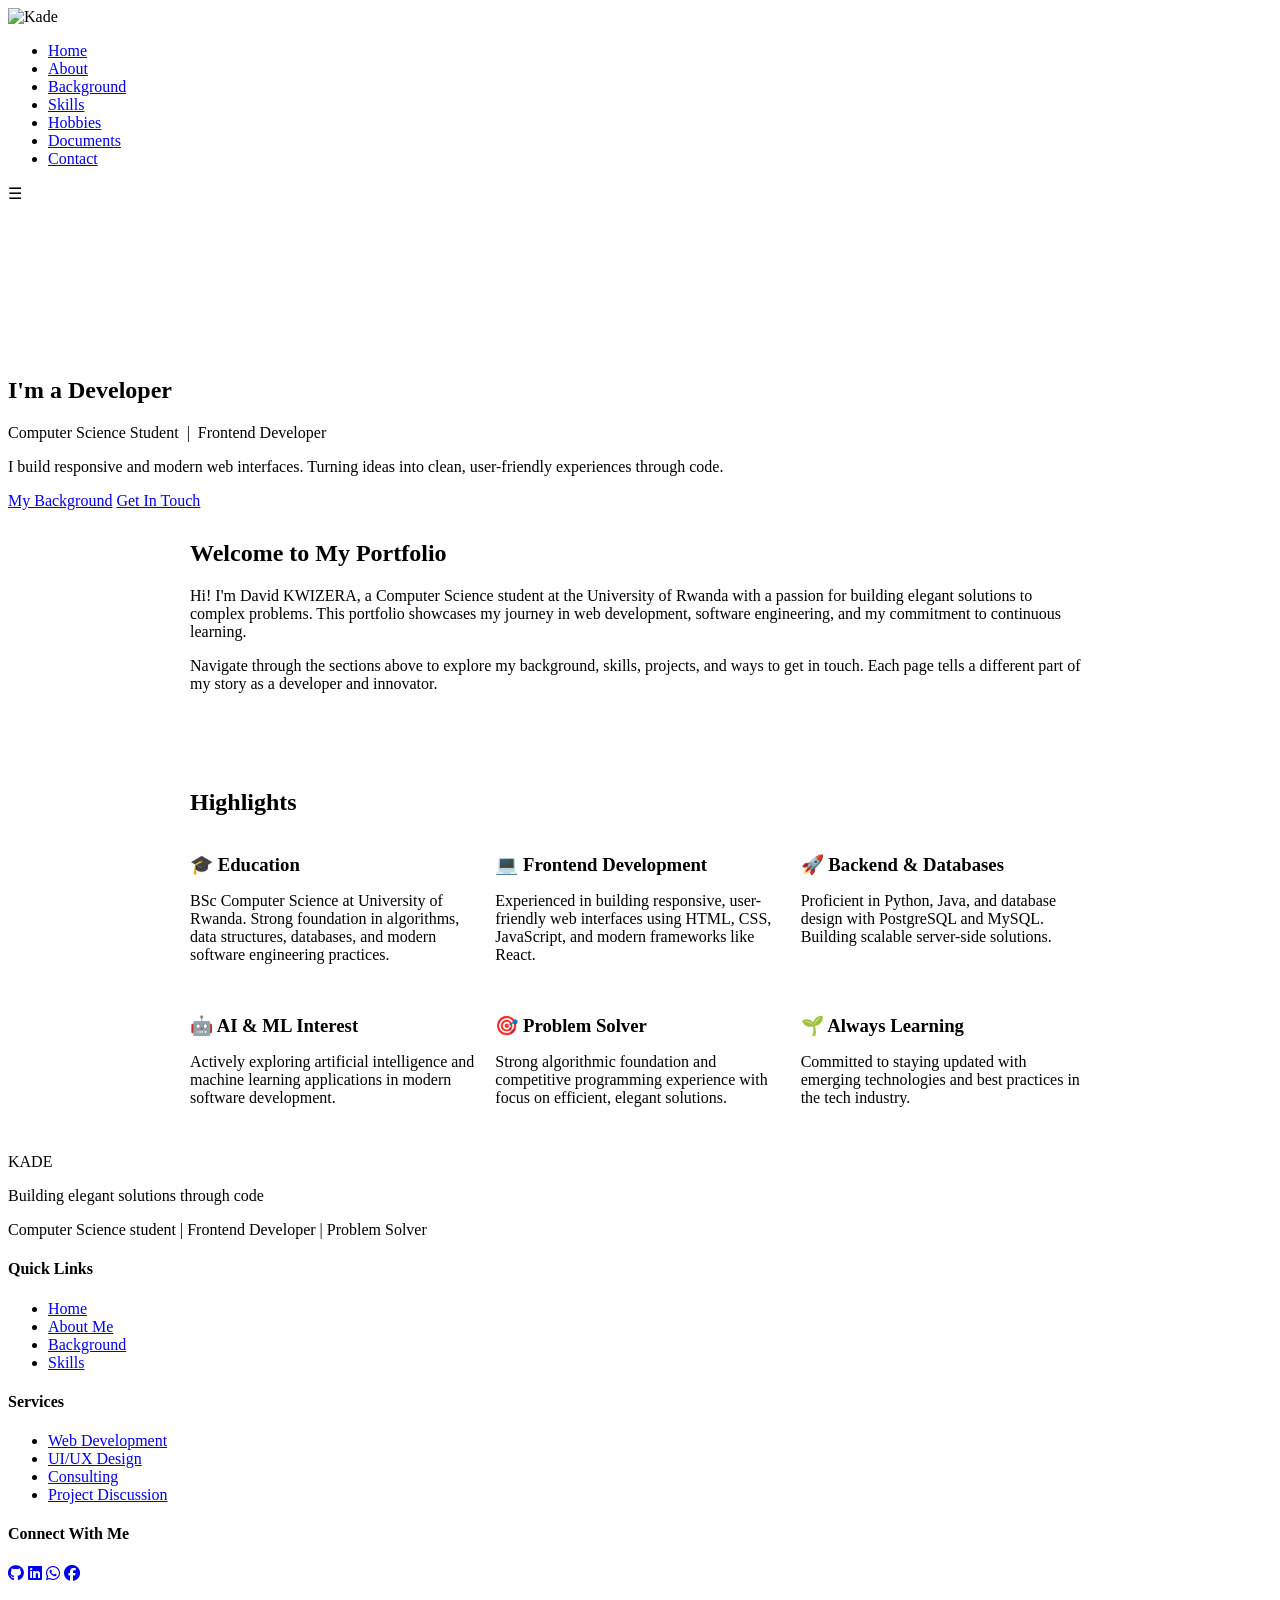
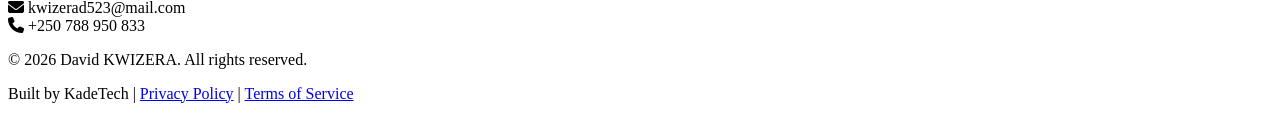
==== commit 5f4cf705: "Update navigation links from Gallery to Documents and add dynamic title cycling" ====
--- a/index.html
+++ b/index.html
@@ -19,7 +19,7 @@
             <li><a href="src/background.html">Background</a></li>
             <li><a href="src/skills.html">Skills</a></li>
             <li><a href="src/hobbies.html">Hobbies</a></li>
-            <li><a href="src/others.html">Others</a></li>
+            <li><a href="src/others.html">Documents</a></li>
             <li><a href="src/contact.html">Contact</a></li>
         </ul>
         <div class="hamburger" id="hamburger">☰</div>
@@ -30,11 +30,11 @@
         <video class="home-video" autoplay muted loop playsinline>
             <source src="media/kiaglicity.mp4" type="video/mp4">
         </video>
-        â˜°
+        
         <div class="home-overlay"></div>
         <div class="home-wrapper">
             <div class="home-content">
-                <h1 class="glitch" data-text="I'm Kade">I'm David KWIZERA!</h1>
+                <h1 class="glitch" data-text="I'm a Developer" id="dynamic-title">I'm a Developer</h1>
                 <p class="subtitle">Computer Science Student &nbsp;|&nbsp; Frontend Developer</p>
                 <p class="intro">I build responsive and modern web interfaces. Turning ideas into clean, user-friendly experiences through code.</p>
                 <div class="btn-group">
